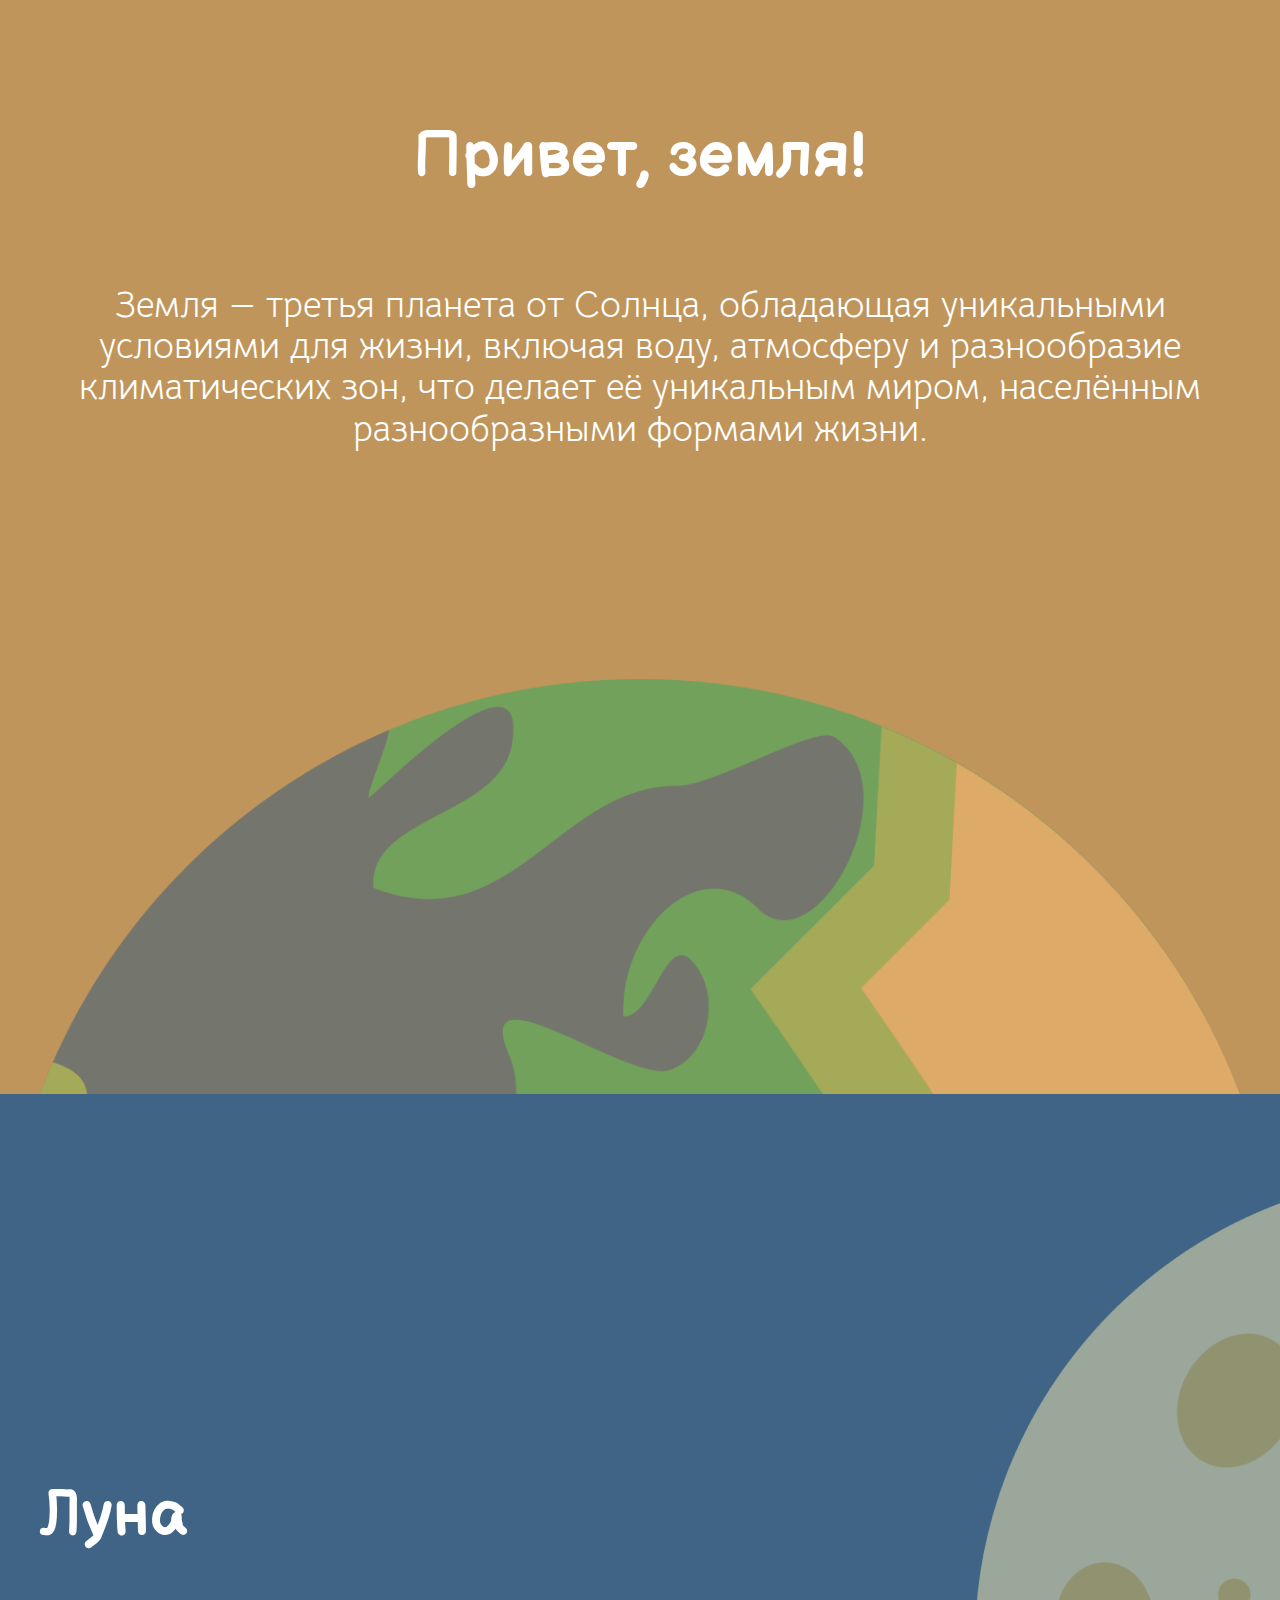
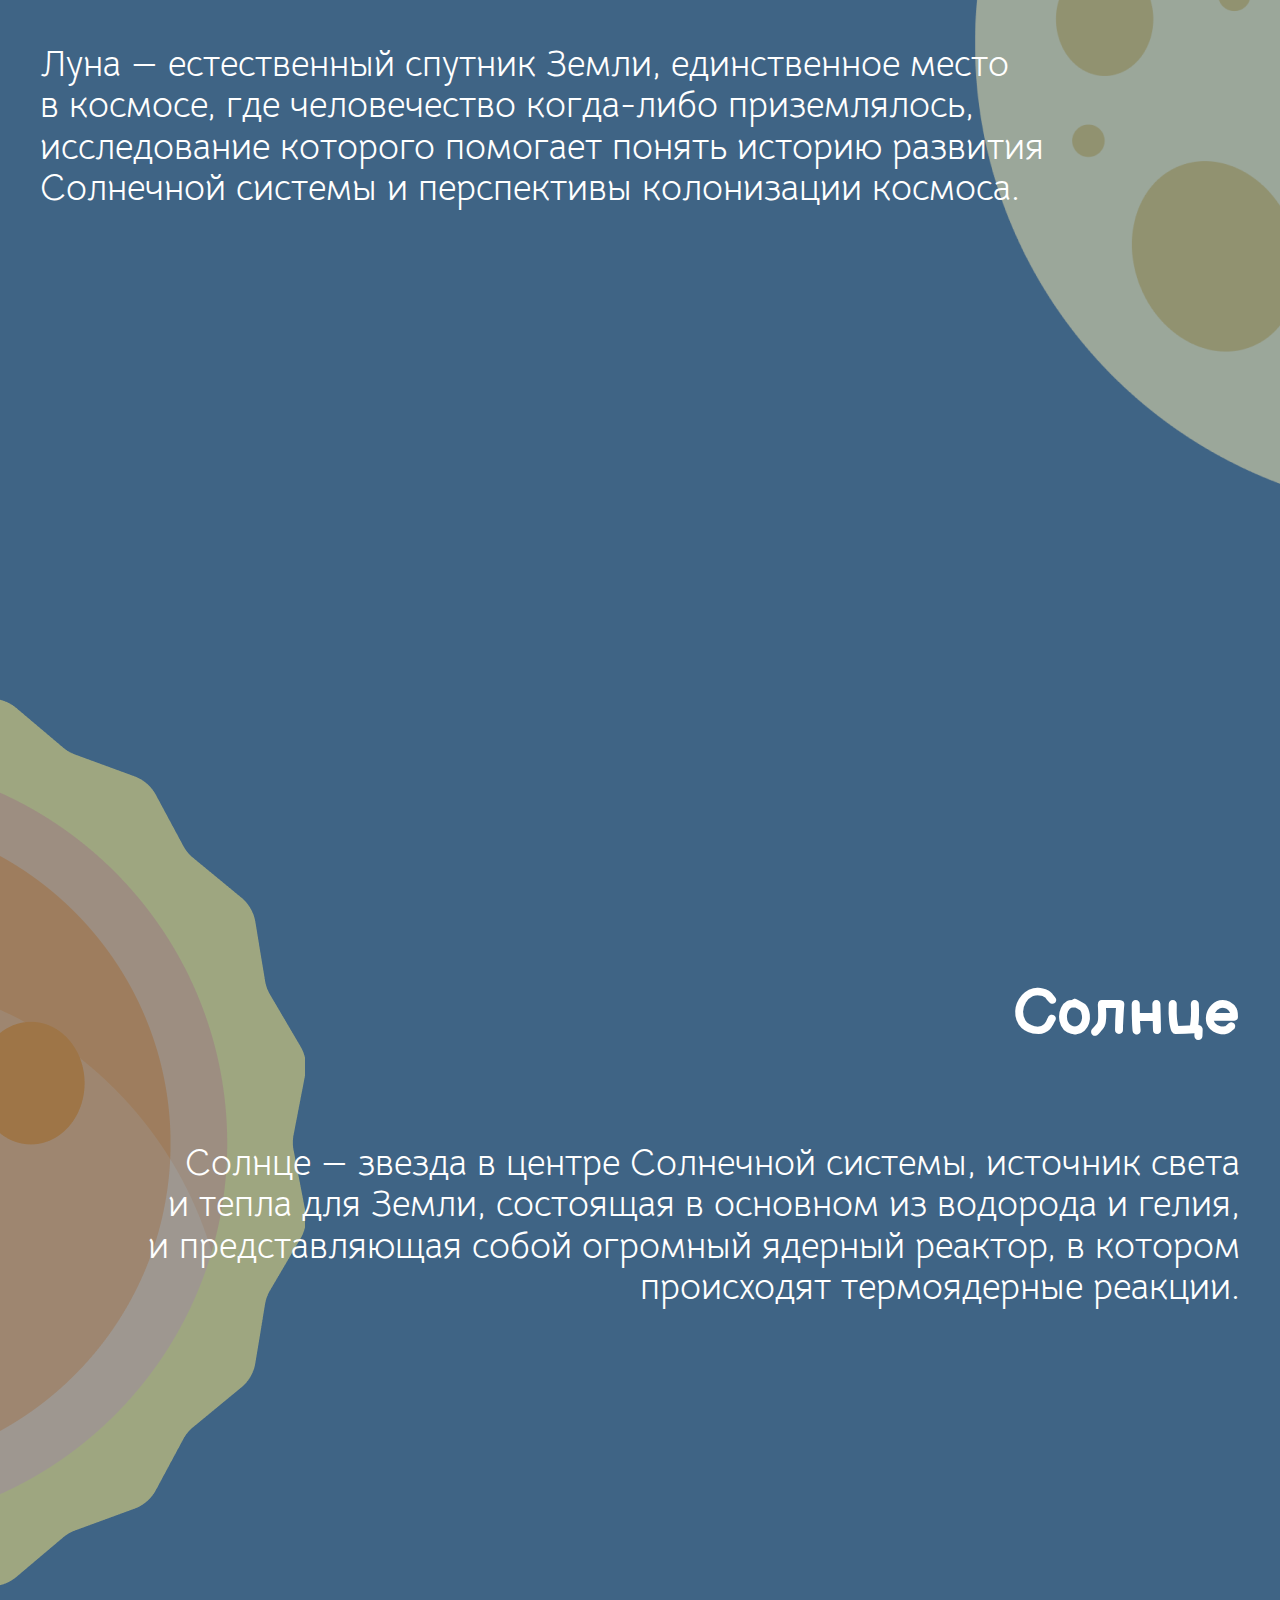
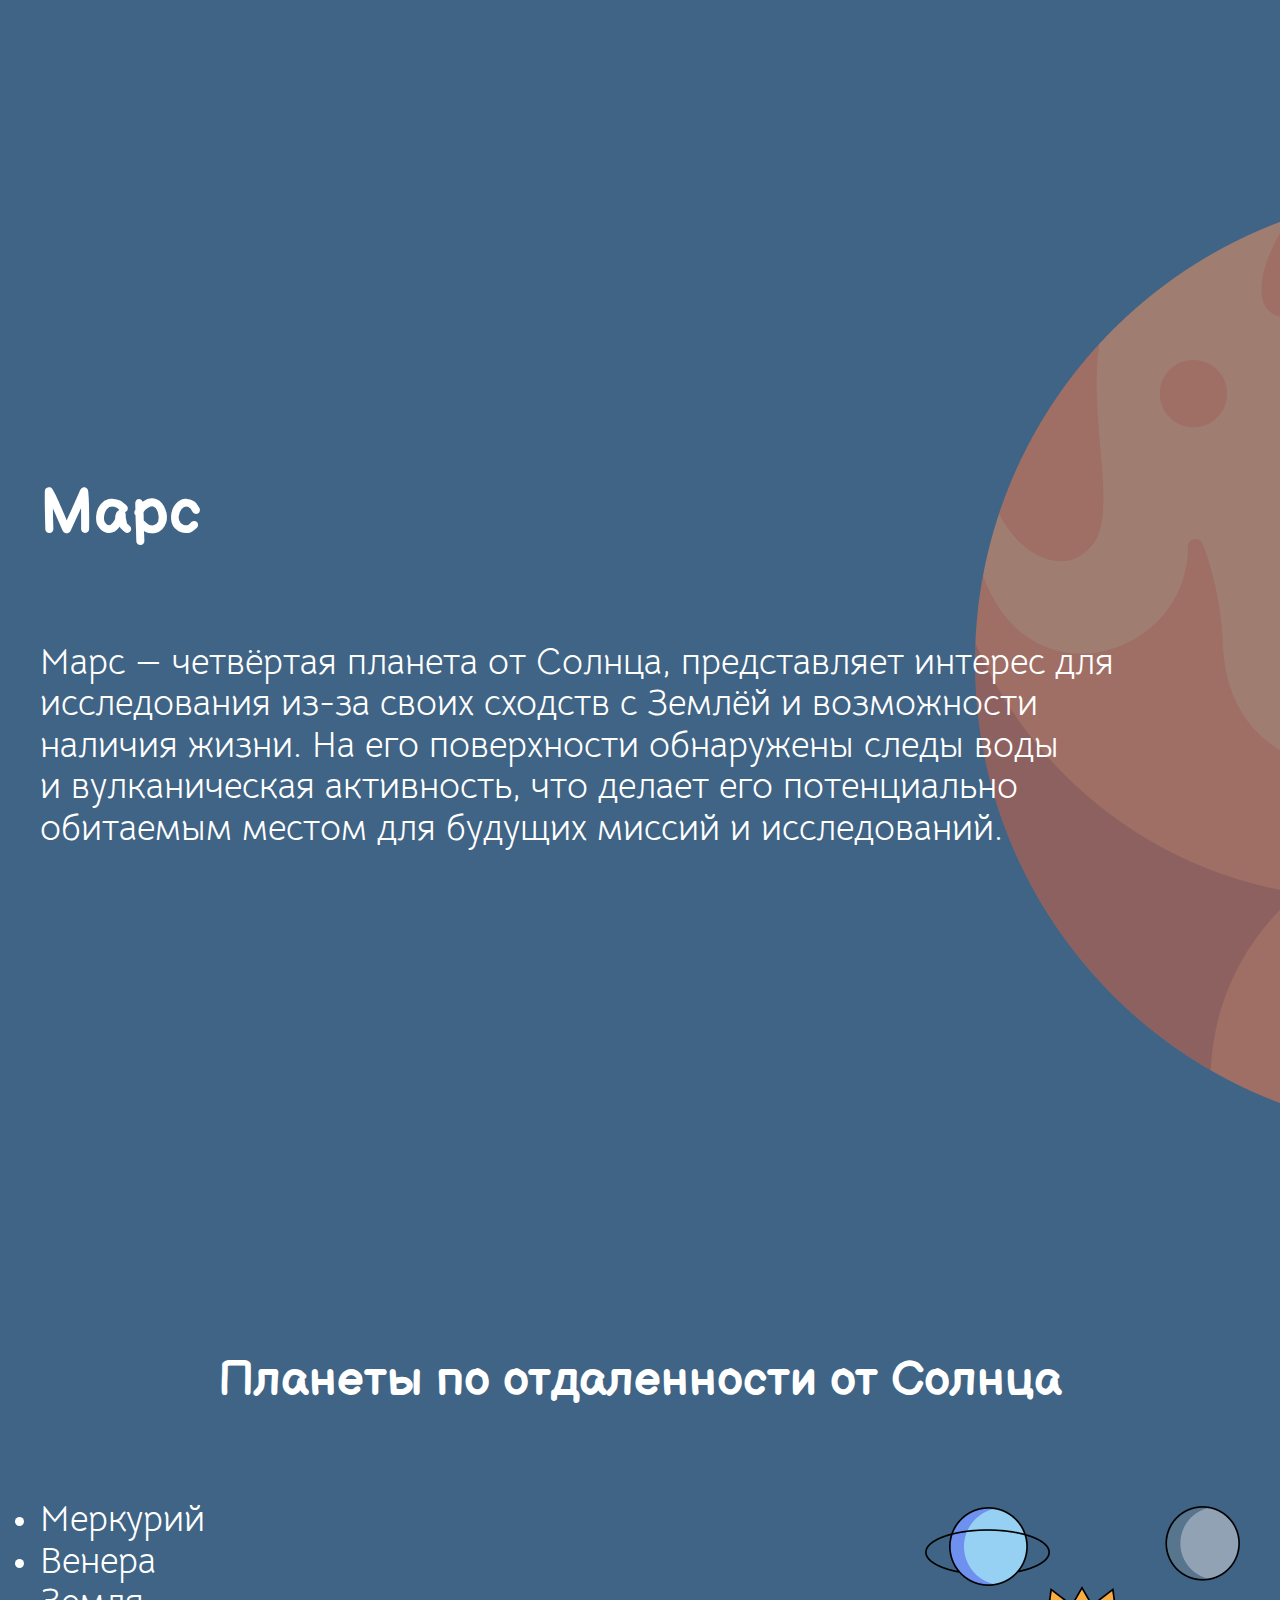
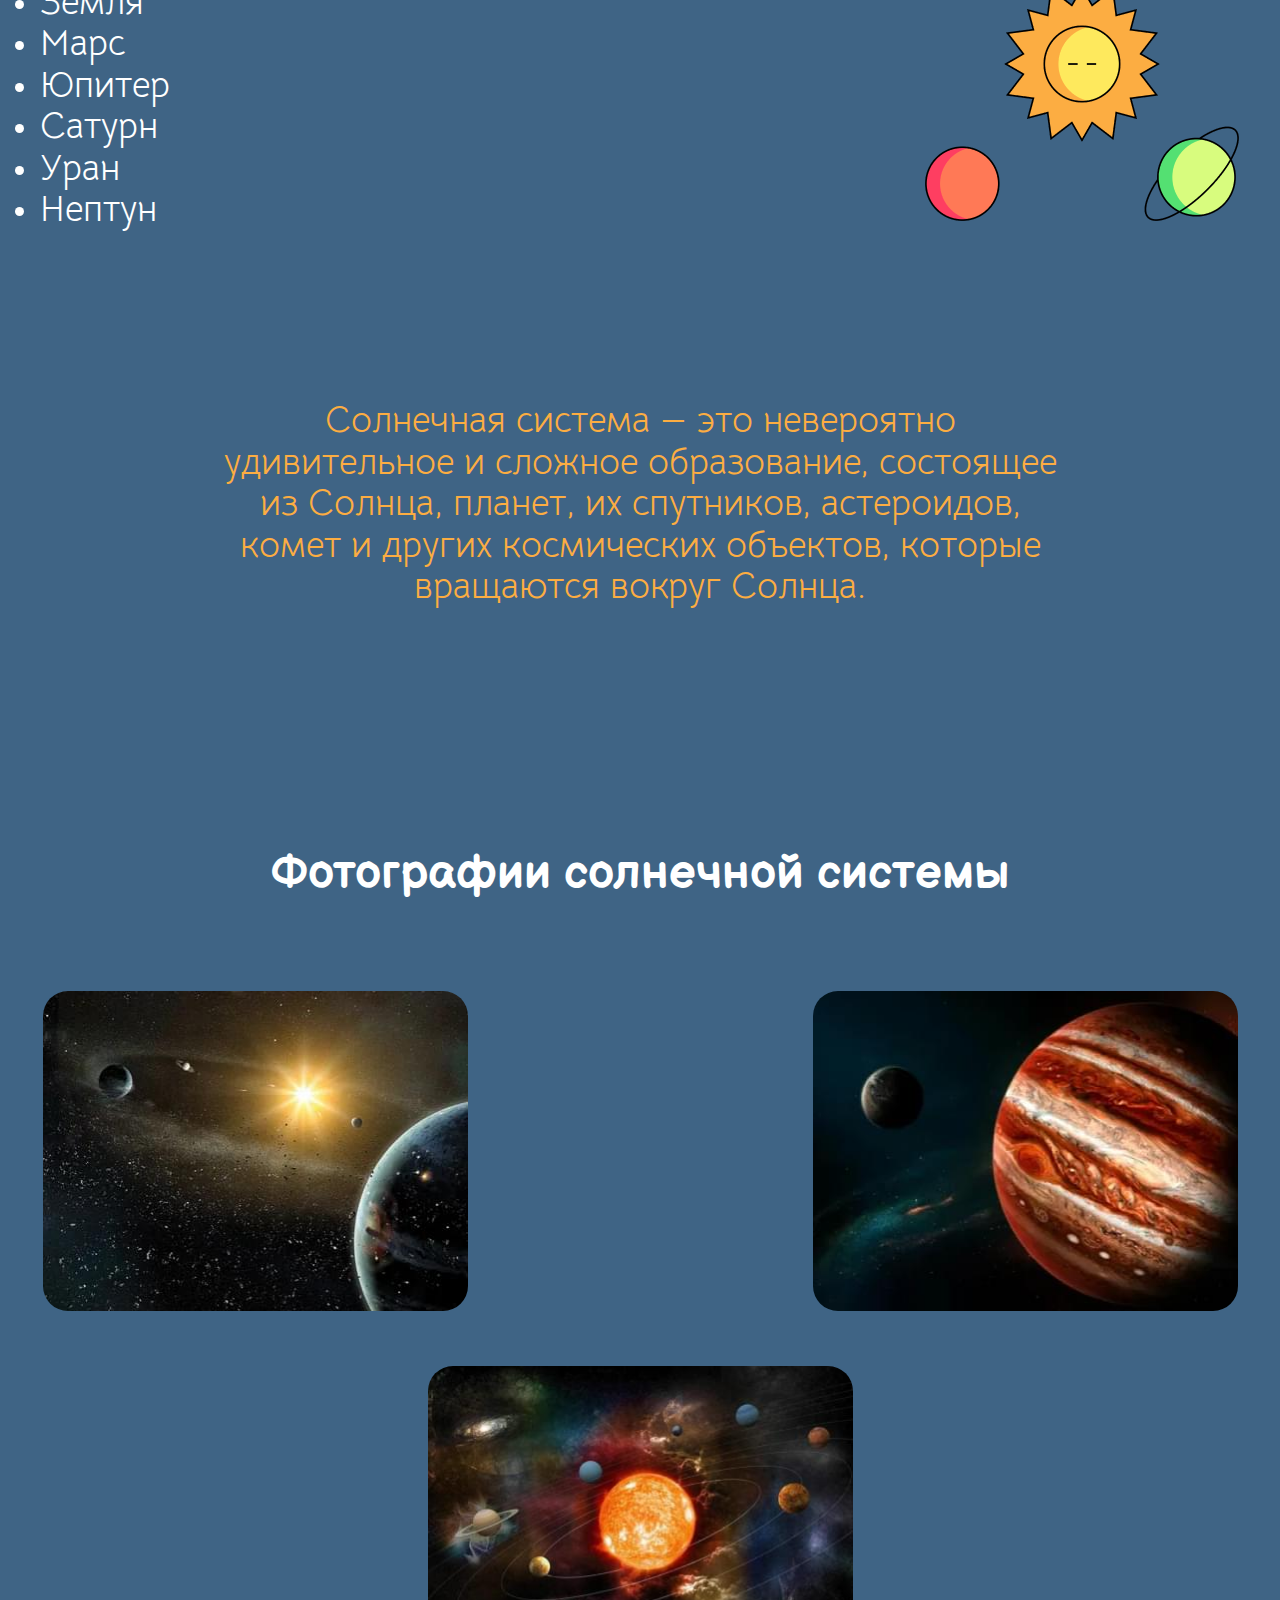
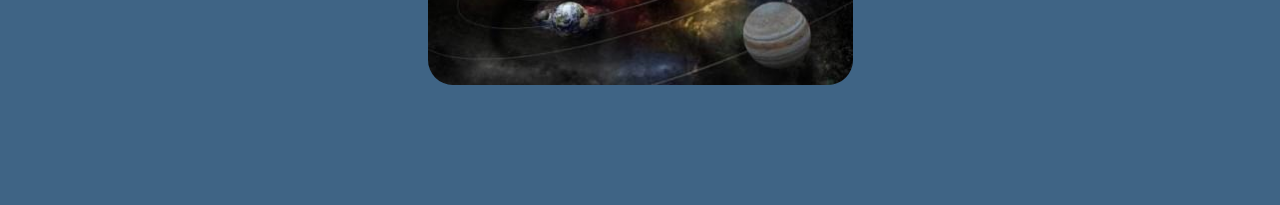
==== index.html @ d4304548 "Update 2024-03-16T19:23:05.825Z" ====
<!DOCTYPE html><html lang="ru"><head><meta charset="UTF-8"><meta name="viewport" content="width=device-width,initial-scale=1"><link type="image/png" href="favicon/favicon.svg" rel="shortcut icon"><meta http-equiv="X-UA-Compatible" content="ie=edge"><meta name="theme-color" content="#111111"><title>Звёздный тайм</title><link href="css/styles.min.css" rel="stylesheet"></head><body><div class="site-container"><main class="main"><section class="hero"><div class="container"><h1 class="hero__title title">Привет, земля!</h1><p class="hero__text">Земля — третья планета от Солнца, обладающая уникальными условиями для жизни, включая воду, атмосферу и разнообразие климатических зон, что делает её уникальным миром, населённым разнообразными формами жизни.</p></div></section><section class="moon section"><div class="container"><h2 class="moon__title title">Луна</h2><p class="moon__text">Луна — естественный спутник Земли, единственное место в космосе, где человечество когда-либо приземлялось, исследование которого помогает понять историю развития Солнечной системы и перспективы колонизации космоса.</p></div></section><section class="sun section"><div class="container"><h2 class="sun__title title title--right">Солнце</h2><p class="sun__text text text--right">Солнце — звезда в центре Солнечной системы, источник света и тепла для Земли, состоящая в основном из водорода и гелия, и представляющая собой огромный ядерный реактор, в котором происходят термоядерные реакции.</p></div></section><section class="mars section"><div class="container"><h2 class="mars__title title">Марс</h2><p class="mars__text">Марс — четвёртая планета от Солнца, представляет интерес для исследования из-за своих сходств с Землёй и возможности наличия жизни. На его поверхности обнаружены следы воды и вулканическая активность, что делает его потенциально обитаемым местом для будущих миссий и исследований.</p></div></section><section class="distance section section--small-padding"><div class="container"><h2 class="distance__title title">Планеты по отдаленности от Солнца</h2><div class="distance__wrap"><ul class="distance__list list-reset"><li class="distance__list-item">Меркурий</li><li class="distance__list-item">Венера</li><li class="distance__list-item">Земля</li><li class="distance__list-item">Марс</li><li class="distance__list-item">Юпитер</li><li class="distance__list-item">Сатурн</li><li class="distance__list-item">Уран</li><li class="distance__list-item">Нептун</li></ul><img class="distance__img" src="img/distance/distance-img.png" alt="Планеты"></div><p class="distance__text text">Солнечная система — это невероятно удивительное и сложное образование, состоящее из Солнца, планет, их спутников, астероидов, комет и других космических объектов, которые вращаются вокруг Солнца.</p></div></section><section class="photos section--small-padding"><div class="container"><h2 class="photos__title title">Фотографии солнечной системы</h2><div class="photos__wrap"><img class="photos__img" src="img/photos/photos-img-1.jpg" alt="Солнечная система"> <img class="photos__img" src="img/photos/photos-img-2.jpg" alt="Солнечная система"> <img class="photos__img" src="img/photos/photos-img-3.jpg" alt="Солнечная система"></div></div></section></main><footer class="footer"><div class="container"></div></footer></div><script src="js/scripts.min.js"></script></body></html>
---- css/styles.min.css ----
/*! normalize.css v8.0.1 | MIT License | github.com/necolas/normalize.css */html{line-height:1.15;-webkit-text-size-adjust:100%}details,main{display:block}h1{font-size:2em;margin:.67em 0}hr{-webkit-box-sizing:content-box;box-sizing:content-box;height:0;overflow:visible}code,kbd,pre,samp{font-family:monospace,monospace;font-size:1em}a{background-color:transparent}abbr[title]{border-bottom:none;text-decoration:underline;-webkit-text-decoration:underline dotted;text-decoration:underline dotted}b,strong{font-weight:bolder}small{font-size:80%}sub,sup{font-size:75%;line-height:0;position:relative;vertical-align:baseline}sub{bottom:-.25em}sup{top:-.5em}img{border-style:none;max-width:100%;-o-object-fit:cover;object-fit:cover}button,input,optgroup,select,textarea{font-family:inherit;font-size:100%;line-height:1.15;margin:0}button,input{overflow:visible}button,select{text-transform:none}[type=button],[type=reset],[type=submit],button{-webkit-appearance:button}[type=button]::-moz-focus-inner,[type=reset]::-moz-focus-inner,[type=submit]::-moz-focus-inner,button::-moz-focus-inner{border-style:none;padding:0}[type=button]:-moz-focusring,[type=reset]:-moz-focusring,[type=submit]:-moz-focusring,button:-moz-focusring{outline:ButtonText dotted 1px}fieldset{padding:.35em .75em .625em}legend{-webkit-box-sizing:border-box;box-sizing:border-box;color:inherit;display:table;max-width:100%;padding:0;white-space:normal}progress{vertical-align:baseline}textarea{overflow:auto}[type=checkbox],[type=radio]{-webkit-box-sizing:border-box;box-sizing:border-box;padding:0}[type=number]::-webkit-inner-spin-button,[type=number]::-webkit-outer-spin-button{height:auto}[type=search]{-webkit-appearance:textfield;outline-offset:-2px}[type=search]::-webkit-search-decoration{-webkit-appearance:none}::-webkit-file-upload-button{-webkit-appearance:button;font:inherit}summary{display:list-item}[hidden],template{display:none}:root{--dark-color:#000;--light-color:#fff;--bg-color:#3f6485;--accent-color:#9fd4ff;--asparagus-color:#72a25d;--twine-color:#c0955b;--yellow-orange:#fcad42}@font-face{src:url(../fonts/bellota-text-regular.woff2) format("woff2");font-family:bellota;font-weight:400;font-style:normal;font-display:swap}@font-face{src:url(../fonts/balsamiq-sans-bold.woff2) format("woff2");font-family:balsamiq;font-weight:700;font-style:normal;font-display:swap}html{height:100%;-webkit-box-sizing:border-box;box-sizing:border-box;scroll-behavior:smooth}*,::after,::before{-webkit-box-sizing:inherit;box-sizing:inherit}body{font-size:calc(18px + 18 * (100vw - 320px)/ 910);margin:0;height:100%;font-family:bellota,sans-serif;font-weight:400;color:var(--light-color);background-color:var(--bg-color)}body.lock{overflow:hidden}.site-container{display:-webkit-box;display:-ms-flexbox;display:flex;-webkit-box-orient:vertical;-webkit-box-direction:normal;-ms-flex-direction:column;flex-direction:column;overflow:hidden;min-height:100%}.main{-webkit-box-flex:1;-ms-flex:1 1 auto;flex:1 1 auto}.container{margin:0 auto;padding:0 15px;max-width:1230px}.link-reset{text-decoration:none;color:inherit}.list-reset{list-style:none;margin:0;padding:0}.btn-reset{border:none;padding:0;color:inherit;background-color:transparent;cursor:pointer}.is-hidden{display:none}.error{border:2px solid #f06464}.js-focus-visible :focus:not(.focus-visible){outline:0}.section{padding:385px 0}.section--small-padding{padding:120px 0}.title{font-size:calc(32px + 32 * (100vw - 320px)/ 910);margin:0 0 90px;font-family:balsamiq,sans-serif;font-weight:700}.title--right{text-align:end}.text{margin:0}.text--right{margin-left:auto;text-align:end}.hero{padding:120px 0 645px;background-image:url(../img/hero/hero-bg.png);background-position:bottom;background-size:1200px;background-repeat:no-repeat;background-color:var(--twine-color)}.hero__title{text-align:center}.hero__text{margin:0;text-align:center}.moon{background-image:url(../img/moon/moon-bg.png);background-position:right;background-repeat:no-repeat}.moon__text{margin:0;max-width:1130px}.sun{background-image:url(../img/sun/sun-bg.png);background-position:left;background-repeat:no-repeat}.sun__text{max-width:1130px}.mars{background-image:url(../img/mars/mars-bg.png);background-position:right;background-repeat:no-repeat}.mars__text{margin:0;max-width:1130px}.distance__title{font-size:calc(24px + 24 * (100vw - 320px)/ 910);text-align:center}.distance__wrap{display:-webkit-box;display:-ms-flexbox;display:flex;-webkit-box-align:center;-ms-flex-align:center;align-items:center;-webkit-box-pack:justify;-ms-flex-pack:justify;justify-content:space-between;margin-bottom:170px}.distance__list{list-style-type:disc}.distance__list-item::marker{font-size:28px}.distance__img{width:315px;height:auto}.distance__text{margin:0 auto;max-width:860px;text-align:center;color:var(--yellow-orange)}.photos__title{font-size:calc(24px + 24 * (100vw - 320px)/ 910);text-align:center}.photos__wrap{display:-webkit-box;display:-ms-flexbox;display:flex;-webkit-column-gap:345px;-moz-column-gap:345px;column-gap:345px;-ms-flex-wrap:wrap;flex-wrap:wrap;-webkit-box-align:center;-ms-flex-align:center;align-items:center;-webkit-box-pack:center;-ms-flex-pack:center;justify-content:center;row-gap:55px}.photos__img{border-radius:25px;width:425px;height:auto}@media (min-width:1200px){body{font-size:36px}.title{font-size:64px}.distance__title,.photos__title{font-size:48px}}
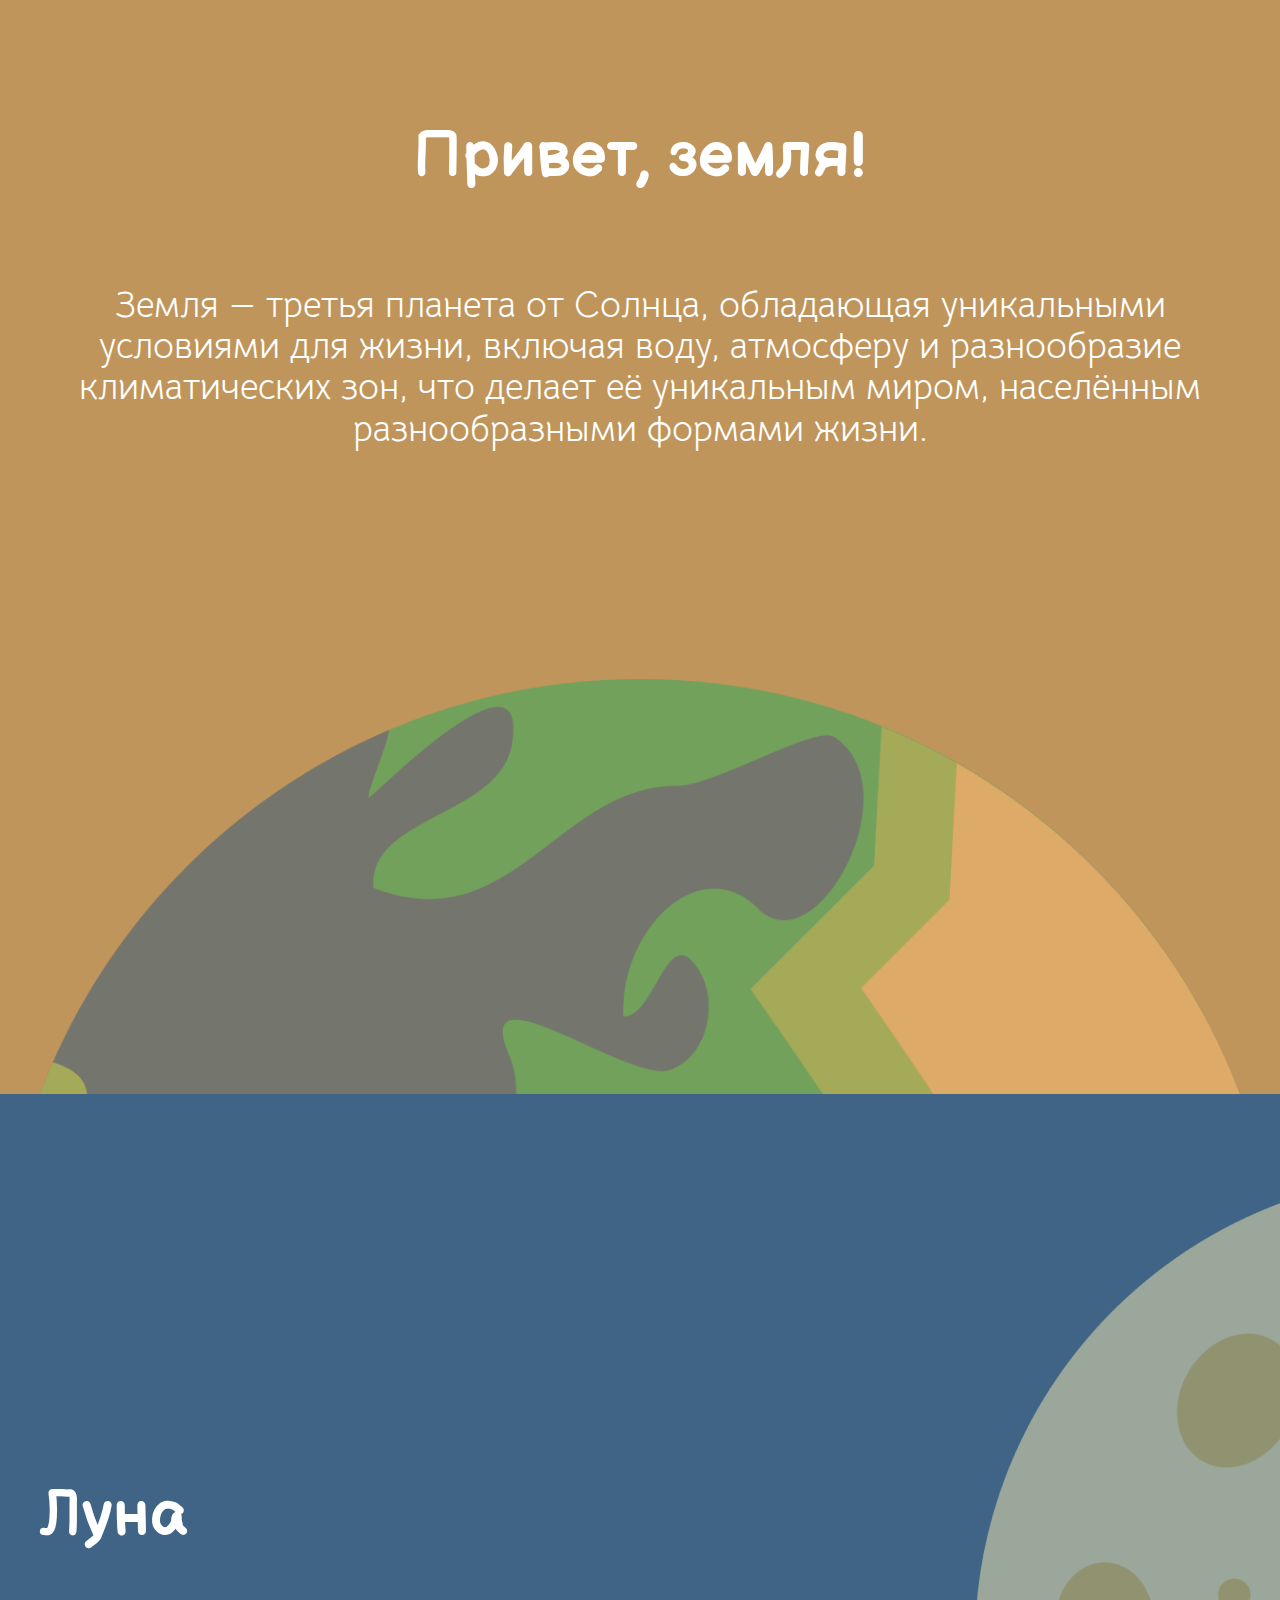
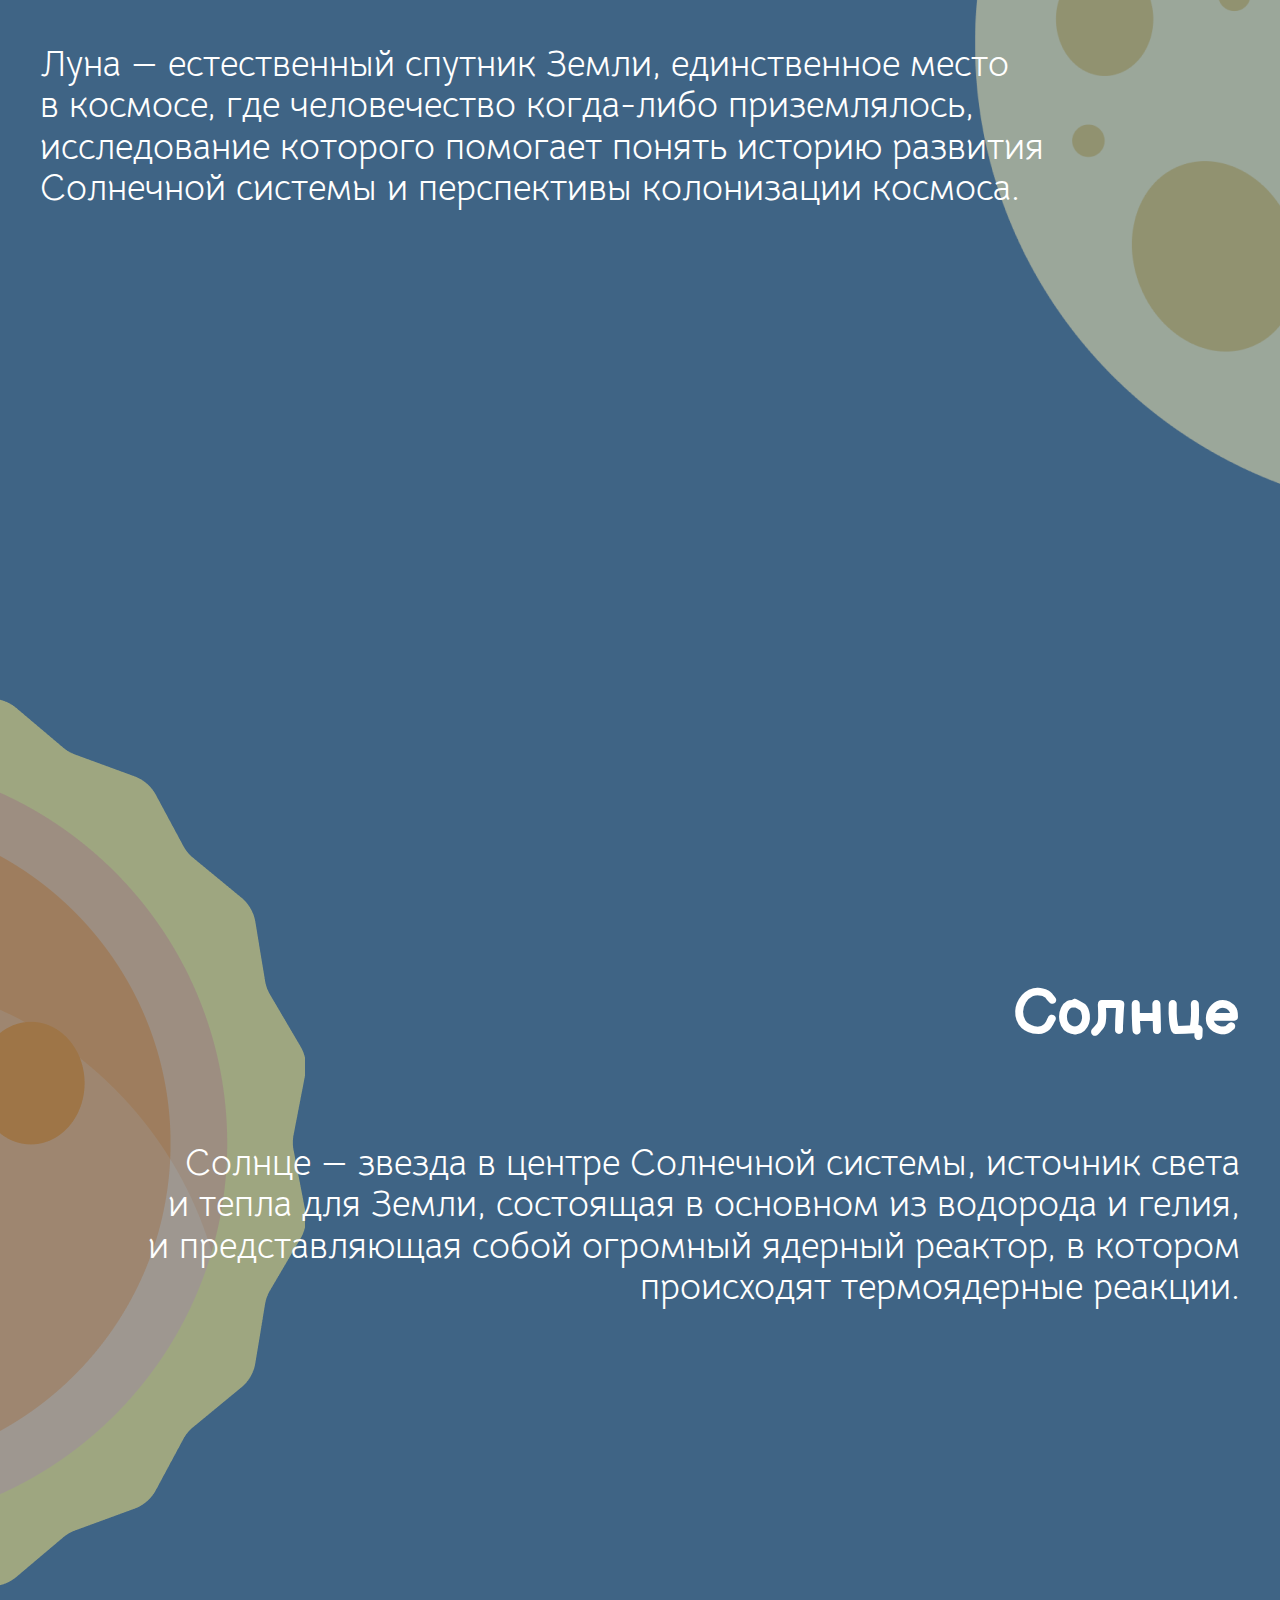
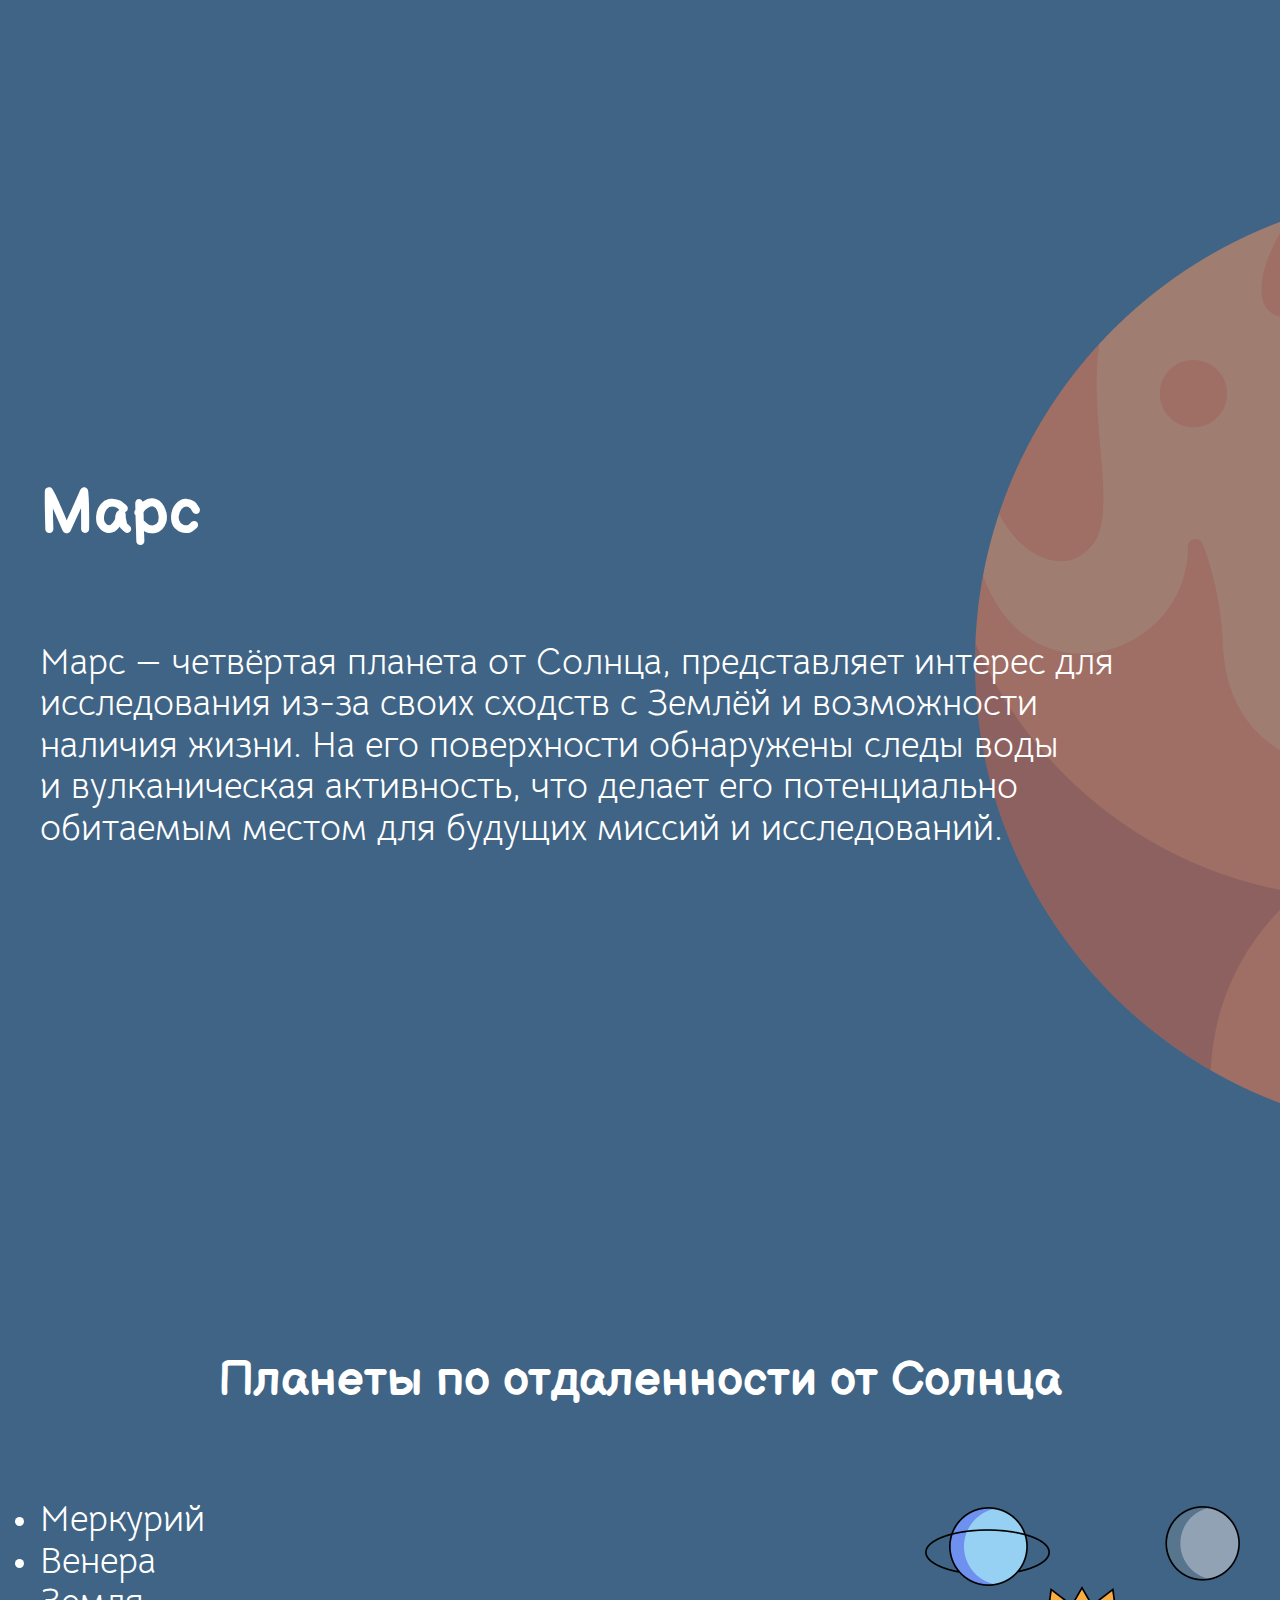
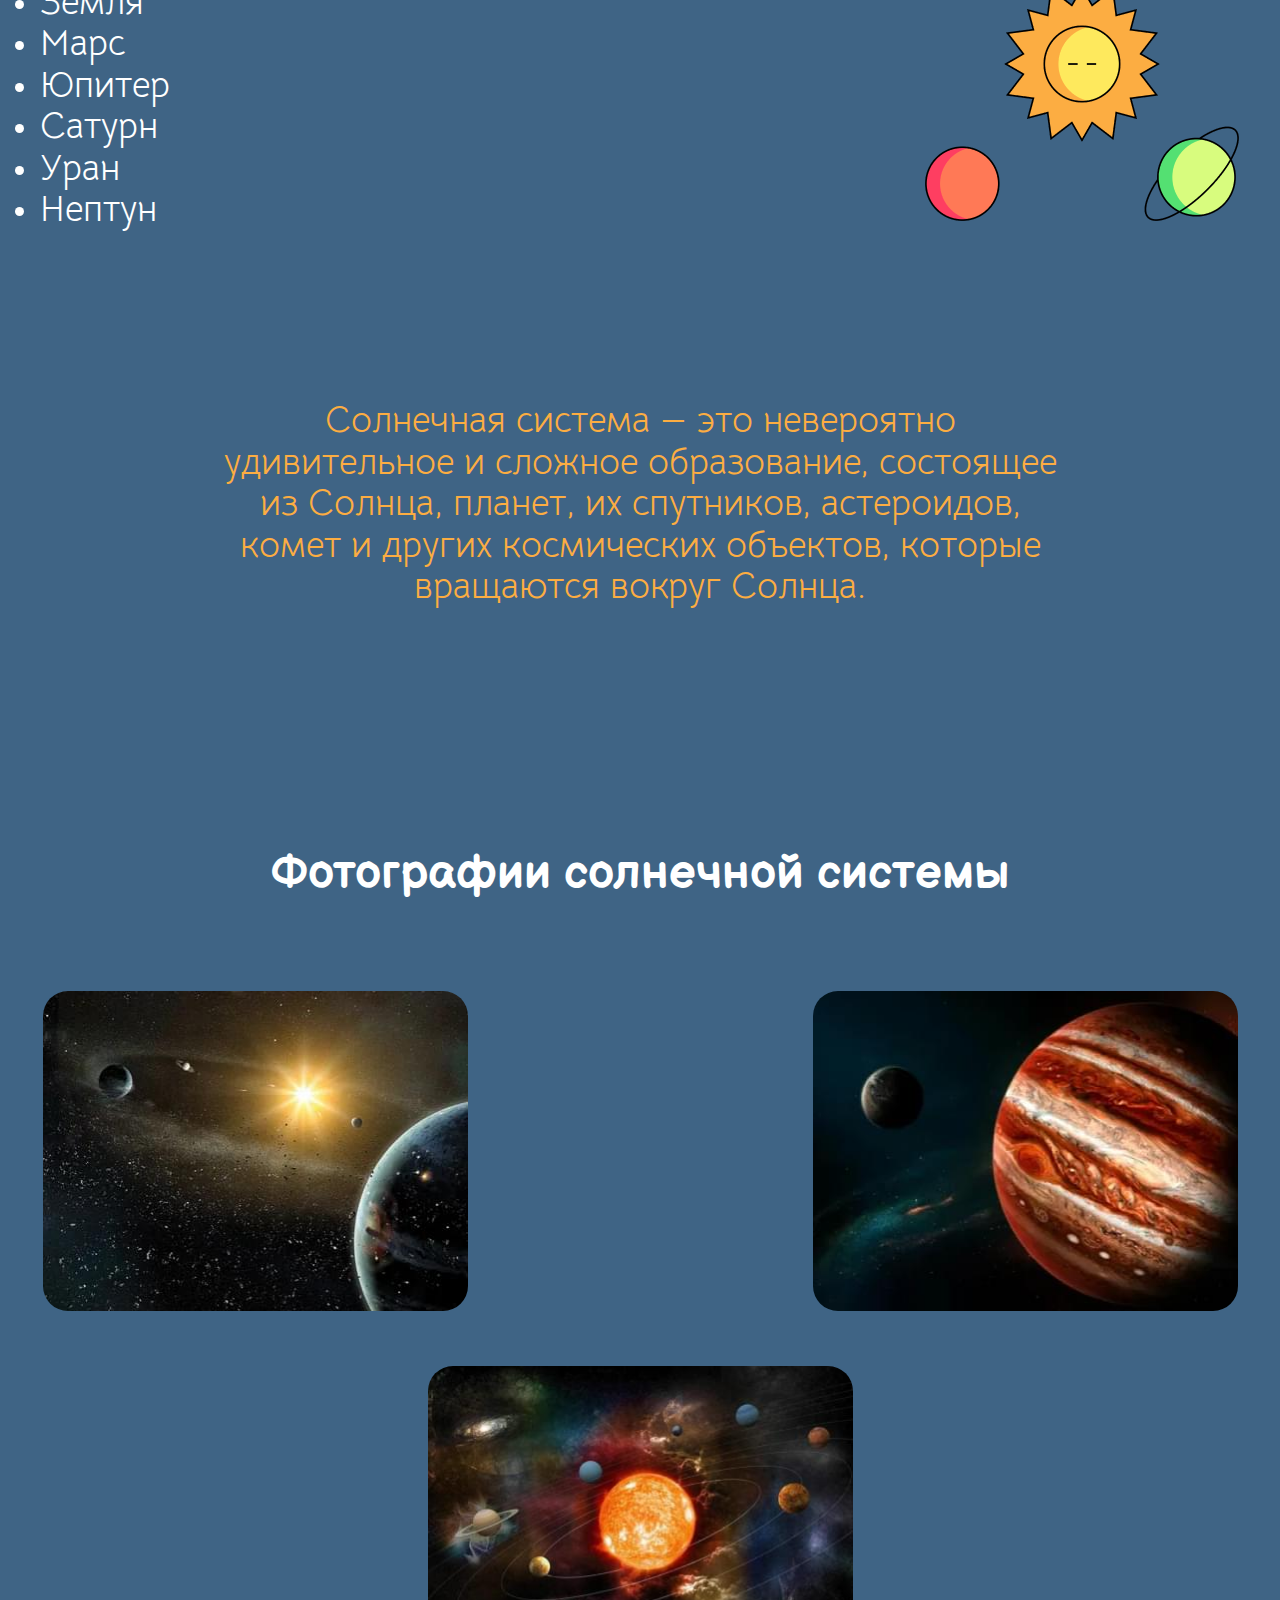
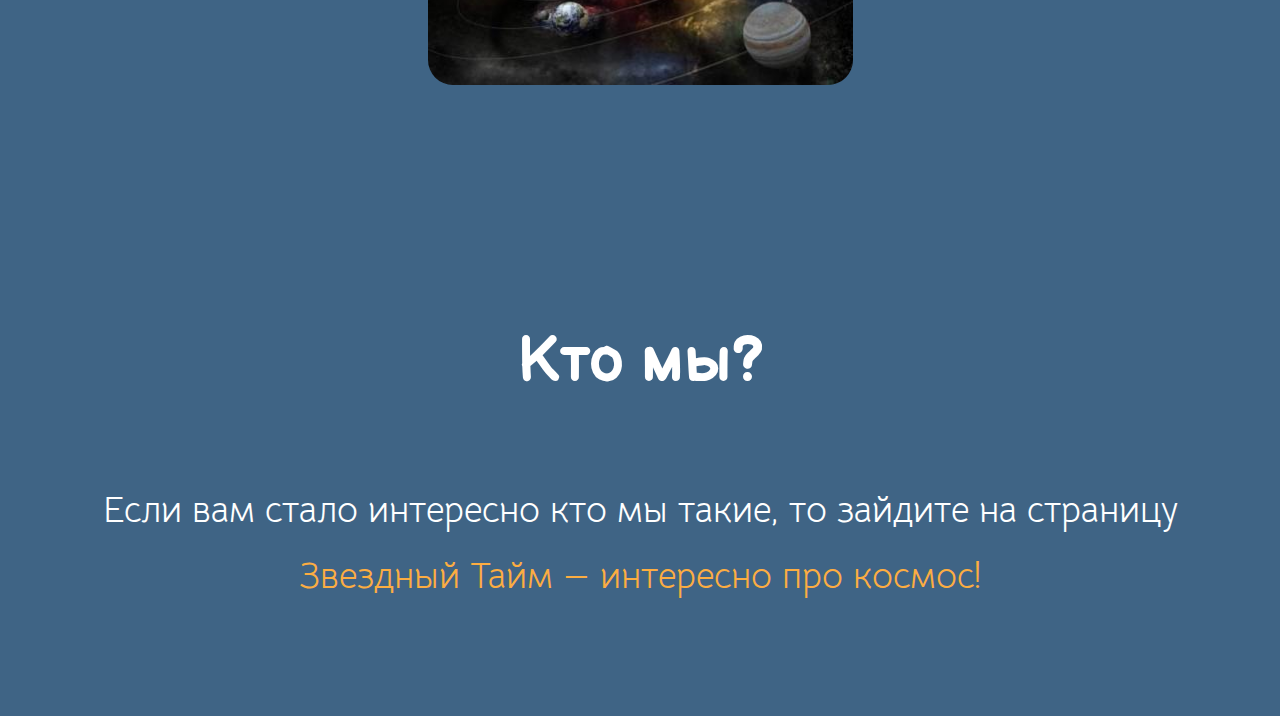
==== commit e38cd626: "Update 2024-03-17T09:36:42.450Z" ====
--- a/index.html
+++ b/index.html
@@ -1 +1 @@
-<!DOCTYPE html><html lang="ru"><head><meta charset="UTF-8"><meta name="viewport" content="width=device-width,initial-scale=1"><link type="image/png" href="favicon/favicon.svg" rel="shortcut icon"><meta http-equiv="X-UA-Compatible" content="ie=edge"><meta name="theme-color" content="#111111"><title>Звёздный тайм</title><link href="css/styles.min.css" rel="stylesheet"></head><body><div class="site-container"><main class="main"><section class="hero"><div class="container"><h1 class="hero__title title">Привет, земля!</h1><p class="hero__text">Земля — третья планета от Солнца, обладающая уникальными условиями для жизни, включая воду, атмосферу и разнообразие климатических зон, что делает её уникальным миром, населённым разнообразными формами жизни.</p></div></section><section class="moon section"><div class="container"><h2 class="moon__title title">Луна</h2><p class="moon__text">Луна — естественный спутник Земли, единственное место в космосе, где человечество когда-либо приземлялось, исследование которого помогает понять историю развития Солнечной системы и перспективы колонизации космоса.</p></div></section><section class="sun section"><div class="container"><h2 class="sun__title title title--right">Солнце</h2><p class="sun__text text text--right">Солнце — звезда в центре Солнечной системы, источник света и тепла для Земли, состоящая в основном из водорода и гелия, и представляющая собой огромный ядерный реактор, в котором происходят термоядерные реакции.</p></div></section><section class="mars section"><div class="container"><h2 class="mars__title title">Марс</h2><p class="mars__text">Марс — четвёртая планета от Солнца, представляет интерес для исследования из-за своих сходств с Землёй и возможности наличия жизни. На его поверхности обнаружены следы воды и вулканическая активность, что делает его потенциально обитаемым местом для будущих миссий и исследований.</p></div></section><section class="distance section section--small-padding"><div class="container"><h2 class="distance__title title">Планеты по отдаленности от Солнца</h2><div class="distance__wrap"><ul class="distance__list list-reset"><li class="distance__list-item">Меркурий</li><li class="distance__list-item">Венера</li><li class="distance__list-item">Земля</li><li class="distance__list-item">Марс</li><li class="distance__list-item">Юпитер</li><li class="distance__list-item">Сатурн</li><li class="distance__list-item">Уран</li><li class="distance__list-item">Нептун</li></ul><img class="distance__img" src="img/distance/distance-img.png" alt="Планеты"></div><p class="distance__text text">Солнечная система — это невероятно удивительное и сложное образование, состоящее из Солнца, планет, их спутников, астероидов, комет и других космических объектов, которые вращаются вокруг Солнца.</p></div></section><section class="photos section--small-padding"><div class="container"><h2 class="photos__title title">Фотографии солнечной системы</h2><div class="photos__wrap"><img class="photos__img" src="img/photos/photos-img-1.jpg" alt="Солнечная система"> <img class="photos__img" src="img/photos/photos-img-2.jpg" alt="Солнечная система"> <img class="photos__img" src="img/photos/photos-img-3.jpg" alt="Солнечная система"></div></div></section></main><footer class="footer"><div class="container"></div></footer></div><script src="js/scripts.min.js"></script></body></html>+<!DOCTYPE html><html lang="ru"><head><meta charset="UTF-8"><meta name="viewport" content="width=device-width,initial-scale=1"><link type="image/png" href="favicon/favicon.svg" rel="shortcut icon"><meta http-equiv="X-UA-Compatible" content="ie=edge"><meta name="theme-color" content="#111111"><title>Звёздный тайм</title><link href="css/styles.min.css" rel="stylesheet"></head><body><div class="site-container"><main class="main"><section class="hero"><div class="container"><h1 class="hero__title title">Привет, земля!</h1><p class="hero__text">Земля — третья планета от Солнца, обладающая уникальными условиями для жизни, включая воду, атмосферу и разнообразие климатических зон, что делает её уникальным миром, населённым разнообразными формами жизни.</p></div></section><section class="moon section"><div class="container"><h2 class="moon__title title">Луна</h2><p class="moon__text">Луна — естественный спутник Земли, единственное место в космосе, где человечество когда-либо приземлялось, исследование которого помогает понять историю развития Солнечной системы и перспективы колонизации космоса.</p></div></section><section class="sun section"><div class="container"><h2 class="sun__title title title--right">Солнце</h2><p class="sun__text text text--right">Солнце — звезда в центре Солнечной системы, источник света и тепла для Земли, состоящая в основном из водорода и гелия, и представляющая собой огромный ядерный реактор, в котором происходят термоядерные реакции.</p></div></section><section class="mars section"><div class="container"><h2 class="mars__title title">Марс</h2><p class="mars__text">Марс — четвёртая планета от Солнца, представляет интерес для исследования из-за своих сходств с Землёй и возможности наличия жизни. На его поверхности обнаружены следы воды и вулканическая активность, что делает его потенциально обитаемым местом для будущих миссий и исследований.</p></div></section><section class="distance section section--small-padding"><div class="container"><h2 class="distance__title title">Планеты по отдаленности от Солнца</h2><div class="distance__wrap"><ul class="distance__list list-reset"><li class="distance__list-item">Меркурий</li><li class="distance__list-item">Венера</li><li class="distance__list-item">Земля</li><li class="distance__list-item">Марс</li><li class="distance__list-item">Юпитер</li><li class="distance__list-item">Сатурн</li><li class="distance__list-item">Уран</li><li class="distance__list-item">Нептун</li></ul><img class="distance__img" src="img/distance/distance-img.png" alt="Планеты"></div><p class="distance__text text">Солнечная система — это невероятно удивительное и сложное образование, состоящее из Солнца, планет, их спутников, астероидов, комет и других космических объектов, которые вращаются вокруг Солнца.</p></div></section><section class="photos section--small-padding"><div class="container"><h2 class="photos__title title">Фотографии солнечной системы</h2><div class="photos__wrap"><img class="photos__img" src="img/photos/photos-img-1.jpg" alt="Солнечная система"> <img class="photos__img" src="img/photos/photos-img-2.jpg" alt="Солнечная система"> <img class="photos__img" src="img/photos/photos-img-3.jpg" alt="Солнечная система"></div></div></section><section class="info section--small-padding"><div class="container"><h2 class="info__title title">Кто мы?</h2><p class="info__text text">Если вам стало интересно кто мы такие, то зайдите на страницу</p><a class="info__link link-reset" href="#/">Звездный Тайм — интересно про космос!</a></div></section></main><footer class="footer"><div class="container"></div></footer></div><script src="js/scripts.min.js"></script></body></html>--- a/css/styles.min.css
+++ b/css/styles.min.css
@@ -1 +1 @@
-/*! normalize.css v8.0.1 | MIT License | github.com/necolas/normalize.css */html{line-height:1.15;-webkit-text-size-adjust:100%}details,main{display:block}h1{font-size:2em;margin:.67em 0}hr{-webkit-box-sizing:content-box;box-sizing:content-box;height:0;overflow:visible}code,kbd,pre,samp{font-family:monospace,monospace;font-size:1em}a{background-color:transparent}abbr[title]{border-bottom:none;text-decoration:underline;-webkit-text-decoration:underline dotted;text-decoration:underline dotted}b,strong{font-weight:bolder}small{font-size:80%}sub,sup{font-size:75%;line-height:0;position:relative;vertical-align:baseline}sub{bottom:-.25em}sup{top:-.5em}img{border-style:none;max-width:100%;-o-object-fit:cover;object-fit:cover}button,input,optgroup,select,textarea{font-family:inherit;font-size:100%;line-height:1.15;margin:0}button,input{overflow:visible}button,select{text-transform:none}[type=button],[type=reset],[type=submit],button{-webkit-appearance:button}[type=button]::-moz-focus-inner,[type=reset]::-moz-focus-inner,[type=submit]::-moz-focus-inner,button::-moz-focus-inner{border-style:none;padding:0}[type=button]:-moz-focusring,[type=reset]:-moz-focusring,[type=submit]:-moz-focusring,button:-moz-focusring{outline:ButtonText dotted 1px}fieldset{padding:.35em .75em .625em}legend{-webkit-box-sizing:border-box;box-sizing:border-box;color:inherit;display:table;max-width:100%;padding:0;white-space:normal}progress{vertical-align:baseline}textarea{overflow:auto}[type=checkbox],[type=radio]{-webkit-box-sizing:border-box;box-sizing:border-box;padding:0}[type=number]::-webkit-inner-spin-button,[type=number]::-webkit-outer-spin-button{height:auto}[type=search]{-webkit-appearance:textfield;outline-offset:-2px}[type=search]::-webkit-search-decoration{-webkit-appearance:none}::-webkit-file-upload-button{-webkit-appearance:button;font:inherit}summary{display:list-item}[hidden],template{display:none}:root{--dark-color:#000;--light-color:#fff;--bg-color:#3f6485;--accent-color:#9fd4ff;--asparagus-color:#72a25d;--twine-color:#c0955b;--yellow-orange:#fcad42}@font-face{src:url(../fonts/bellota-text-regular.woff2) format("woff2");font-family:bellota;font-weight:400;font-style:normal;font-display:swap}@font-face{src:url(../fonts/balsamiq-sans-bold.woff2) format("woff2");font-family:balsamiq;font-weight:700;font-style:normal;font-display:swap}html{height:100%;-webkit-box-sizing:border-box;box-sizing:border-box;scroll-behavior:smooth}*,::after,::before{-webkit-box-sizing:inherit;box-sizing:inherit}body{font-size:calc(18px + 18 * (100vw - 320px)/ 910);margin:0;height:100%;font-family:bellota,sans-serif;font-weight:400;color:var(--light-color);background-color:var(--bg-color)}body.lock{overflow:hidden}.site-container{display:-webkit-box;display:-ms-flexbox;display:flex;-webkit-box-orient:vertical;-webkit-box-direction:normal;-ms-flex-direction:column;flex-direction:column;overflow:hidden;min-height:100%}.main{-webkit-box-flex:1;-ms-flex:1 1 auto;flex:1 1 auto}.container{margin:0 auto;padding:0 15px;max-width:1230px}.link-reset{text-decoration:none;color:inherit}.list-reset{list-style:none;margin:0;padding:0}.btn-reset{border:none;padding:0;color:inherit;background-color:transparent;cursor:pointer}.is-hidden{display:none}.error{border:2px solid #f06464}.js-focus-visible :focus:not(.focus-visible){outline:0}.section{padding:385px 0}.section--small-padding{padding:120px 0}.title{font-size:calc(32px + 32 * (100vw - 320px)/ 910);margin:0 0 90px;font-family:balsamiq,sans-serif;font-weight:700}.title--right{text-align:end}.text{margin:0}.text--right{margin-left:auto;text-align:end}.hero{padding:120px 0 645px;background-image:url(../img/hero/hero-bg.png);background-position:bottom;background-size:1200px;background-repeat:no-repeat;background-color:var(--twine-color)}.hero__title{text-align:center}.hero__text{margin:0;text-align:center}.moon{background-image:url(../img/moon/moon-bg.png);background-position:right;background-repeat:no-repeat}.moon__text{margin:0;max-width:1130px}.sun{background-image:url(../img/sun/sun-bg.png);background-position:left;background-repeat:no-repeat}.sun__text{max-width:1130px}.mars{background-image:url(../img/mars/mars-bg.png);background-position:right;background-repeat:no-repeat}.mars__text{margin:0;max-width:1130px}.distance__title{font-size:calc(24px + 24 * (100vw - 320px)/ 910);text-align:center}.distance__wrap{display:-webkit-box;display:-ms-flexbox;display:flex;-webkit-box-align:center;-ms-flex-align:center;align-items:center;-webkit-box-pack:justify;-ms-flex-pack:justify;justify-content:space-between;margin-bottom:170px}.distance__list{list-style-type:disc}.distance__list-item::marker{font-size:28px}.distance__img{width:315px;height:auto}.distance__text{margin:0 auto;max-width:860px;text-align:center;color:var(--yellow-orange)}.photos__title{font-size:calc(24px + 24 * (100vw - 320px)/ 910);text-align:center}.photos__wrap{display:-webkit-box;display:-ms-flexbox;display:flex;-webkit-column-gap:345px;-moz-column-gap:345px;column-gap:345px;-ms-flex-wrap:wrap;flex-wrap:wrap;-webkit-box-align:center;-ms-flex-align:center;align-items:center;-webkit-box-pack:center;-ms-flex-pack:center;justify-content:center;row-gap:55px}.photos__img{border-radius:25px;width:425px;height:auto}@media (min-width:1200px){body{font-size:36px}.title{font-size:64px}.distance__title,.photos__title{font-size:48px}}+/*! normalize.css v8.0.1 | MIT License | github.com/necolas/normalize.css */html{line-height:1.15;-webkit-text-size-adjust:100%}details,main{display:block}h1{font-size:2em;margin:.67em 0}hr{-webkit-box-sizing:content-box;box-sizing:content-box;height:0;overflow:visible}code,kbd,pre,samp{font-family:monospace,monospace;font-size:1em}a{background-color:transparent}abbr[title]{border-bottom:none;text-decoration:underline;-webkit-text-decoration:underline dotted;text-decoration:underline dotted}b,strong{font-weight:bolder}small{font-size:80%}sub,sup{font-size:75%;line-height:0;position:relative;vertical-align:baseline}sub{bottom:-.25em}sup{top:-.5em}img{border-style:none;max-width:100%;-o-object-fit:cover;object-fit:cover}button,input,optgroup,select,textarea{font-family:inherit;font-size:100%;line-height:1.15;margin:0}button,input{overflow:visible}button,select{text-transform:none}[type=button],[type=reset],[type=submit],button{-webkit-appearance:button}[type=button]::-moz-focus-inner,[type=reset]::-moz-focus-inner,[type=submit]::-moz-focus-inner,button::-moz-focus-inner{border-style:none;padding:0}[type=button]:-moz-focusring,[type=reset]:-moz-focusring,[type=submit]:-moz-focusring,button:-moz-focusring{outline:ButtonText dotted 1px}fieldset{padding:.35em .75em .625em}legend{-webkit-box-sizing:border-box;box-sizing:border-box;color:inherit;display:table;max-width:100%;padding:0;white-space:normal}progress{vertical-align:baseline}textarea{overflow:auto}[type=checkbox],[type=radio]{-webkit-box-sizing:border-box;box-sizing:border-box;padding:0}[type=number]::-webkit-inner-spin-button,[type=number]::-webkit-outer-spin-button{height:auto}[type=search]{-webkit-appearance:textfield;outline-offset:-2px}[type=search]::-webkit-search-decoration{-webkit-appearance:none}::-webkit-file-upload-button{-webkit-appearance:button;font:inherit}summary{display:list-item}[hidden],template{display:none}:root{--dark-color:#000;--light-color:#fff;--bg-color:#3f6485;--accent-color:#9fd4ff;--asparagus-color:#72a25d;--twine-color:#c0955b;--yellow-orange:#fcad42}@font-face{src:url(../fonts/bellota-text-regular.woff2) format("woff2");font-family:bellota;font-weight:400;font-style:normal;font-display:swap}@font-face{src:url(../fonts/balsamiq-sans-bold.woff2) format("woff2");font-family:balsamiq;font-weight:700;font-style:normal;font-display:swap}html{height:100%;-webkit-box-sizing:border-box;box-sizing:border-box;scroll-behavior:smooth}*,::after,::before{-webkit-box-sizing:inherit;box-sizing:inherit}body{font-size:calc(18px + 18 * (100vw - 320px)/ 910);margin:0;height:100%;font-family:bellota,sans-serif;font-weight:400;color:var(--light-color);background-color:var(--bg-color)}body.lock{overflow:hidden}.site-container{display:-webkit-box;display:-ms-flexbox;display:flex;-webkit-box-orient:vertical;-webkit-box-direction:normal;-ms-flex-direction:column;flex-direction:column;overflow:hidden;min-height:100%}.main{-webkit-box-flex:1;-ms-flex:1 1 auto;flex:1 1 auto}.container{margin:0 auto;padding:0 15px;max-width:1230px}.link-reset{text-decoration:none;color:inherit}.list-reset{list-style:none;margin:0;padding:0}.btn-reset{border:none;padding:0;color:inherit;background-color:transparent;cursor:pointer}.is-hidden{display:none}.error{border:2px solid #f06464}.js-focus-visible :focus:not(.focus-visible){outline:0}.section{padding:385px 0}.section--small-padding{padding:120px 0}.title{font-size:calc(32px + 32 * (100vw - 320px)/ 910);margin:0 0 90px;font-family:balsamiq,sans-serif;font-weight:700}.title--right{text-align:end}.text{margin:0}.text--right{margin-left:auto;text-align:end}.hero{padding:120px 0 645px;background-image:url(../img/hero/hero-bg.png);background-position:bottom;background-size:1200px;background-repeat:no-repeat;background-color:var(--twine-color)}.hero__title{text-align:center}.hero__text{margin:0;text-align:center}.moon{background-image:url(../img/moon/moon-bg.png);background-position:right;background-repeat:no-repeat}.moon__text{margin:0;max-width:1130px}.sun{background-image:url(../img/sun/sun-bg.png);background-position:left;background-repeat:no-repeat}.sun__text{max-width:1130px}.mars{background-image:url(../img/mars/mars-bg.png);background-position:right;background-repeat:no-repeat}.mars__text{margin:0;max-width:1130px}.distance__title{font-size:calc(24px + 24 * (100vw - 320px)/ 910);text-align:center}.distance__wrap{display:-webkit-box;display:-ms-flexbox;display:flex;-webkit-box-align:center;-ms-flex-align:center;align-items:center;-webkit-box-pack:justify;-ms-flex-pack:justify;justify-content:space-between;margin-bottom:170px}.distance__list{list-style-type:disc}.distance__list-item::marker{font-size:28px}.distance__img{width:315px;height:auto}.distance__text{margin:0 auto;max-width:860px;text-align:center;color:var(--yellow-orange)}.photos__title{font-size:calc(24px + 24 * (100vw - 320px)/ 910);text-align:center}.photos__wrap{display:-webkit-box;display:-ms-flexbox;display:flex;-webkit-column-gap:345px;-moz-column-gap:345px;column-gap:345px;-ms-flex-wrap:wrap;flex-wrap:wrap;-webkit-box-align:center;-ms-flex-align:center;align-items:center;-webkit-box-pack:center;-ms-flex-pack:center;justify-content:center;row-gap:55px}.photos__img{border-radius:25px;width:425px;height:auto}.info__title{text-align:center}.info__text{margin-bottom:25px;text-align:center}.info__link{display:block;margin:auto;width:-webkit-fit-content;width:-moz-fit-content;width:fit-content;color:var(--yellow-orange)}.info__link:hover{border-bottom:2px solid var(--yellow-orange)}@media (min-width:1200px){body{font-size:36px}.title{font-size:64px}.distance__title,.photos__title{font-size:48px}}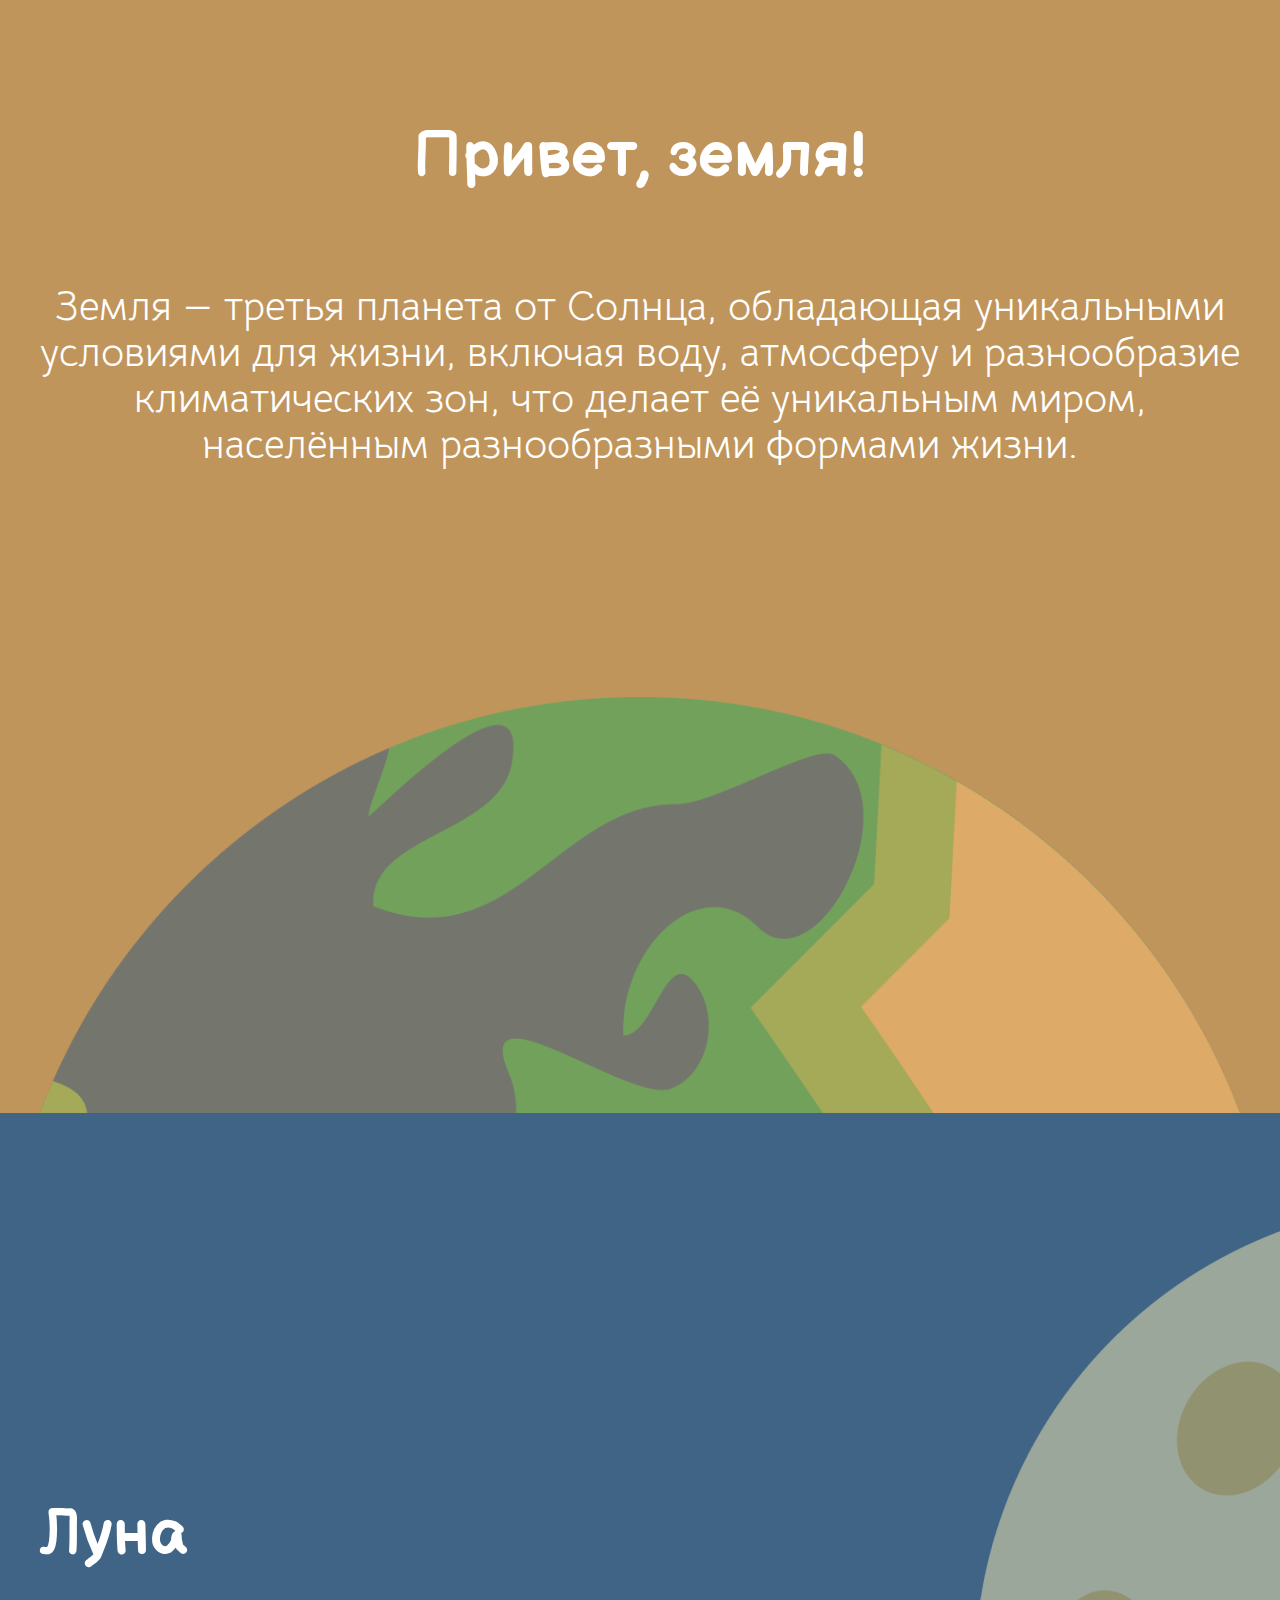
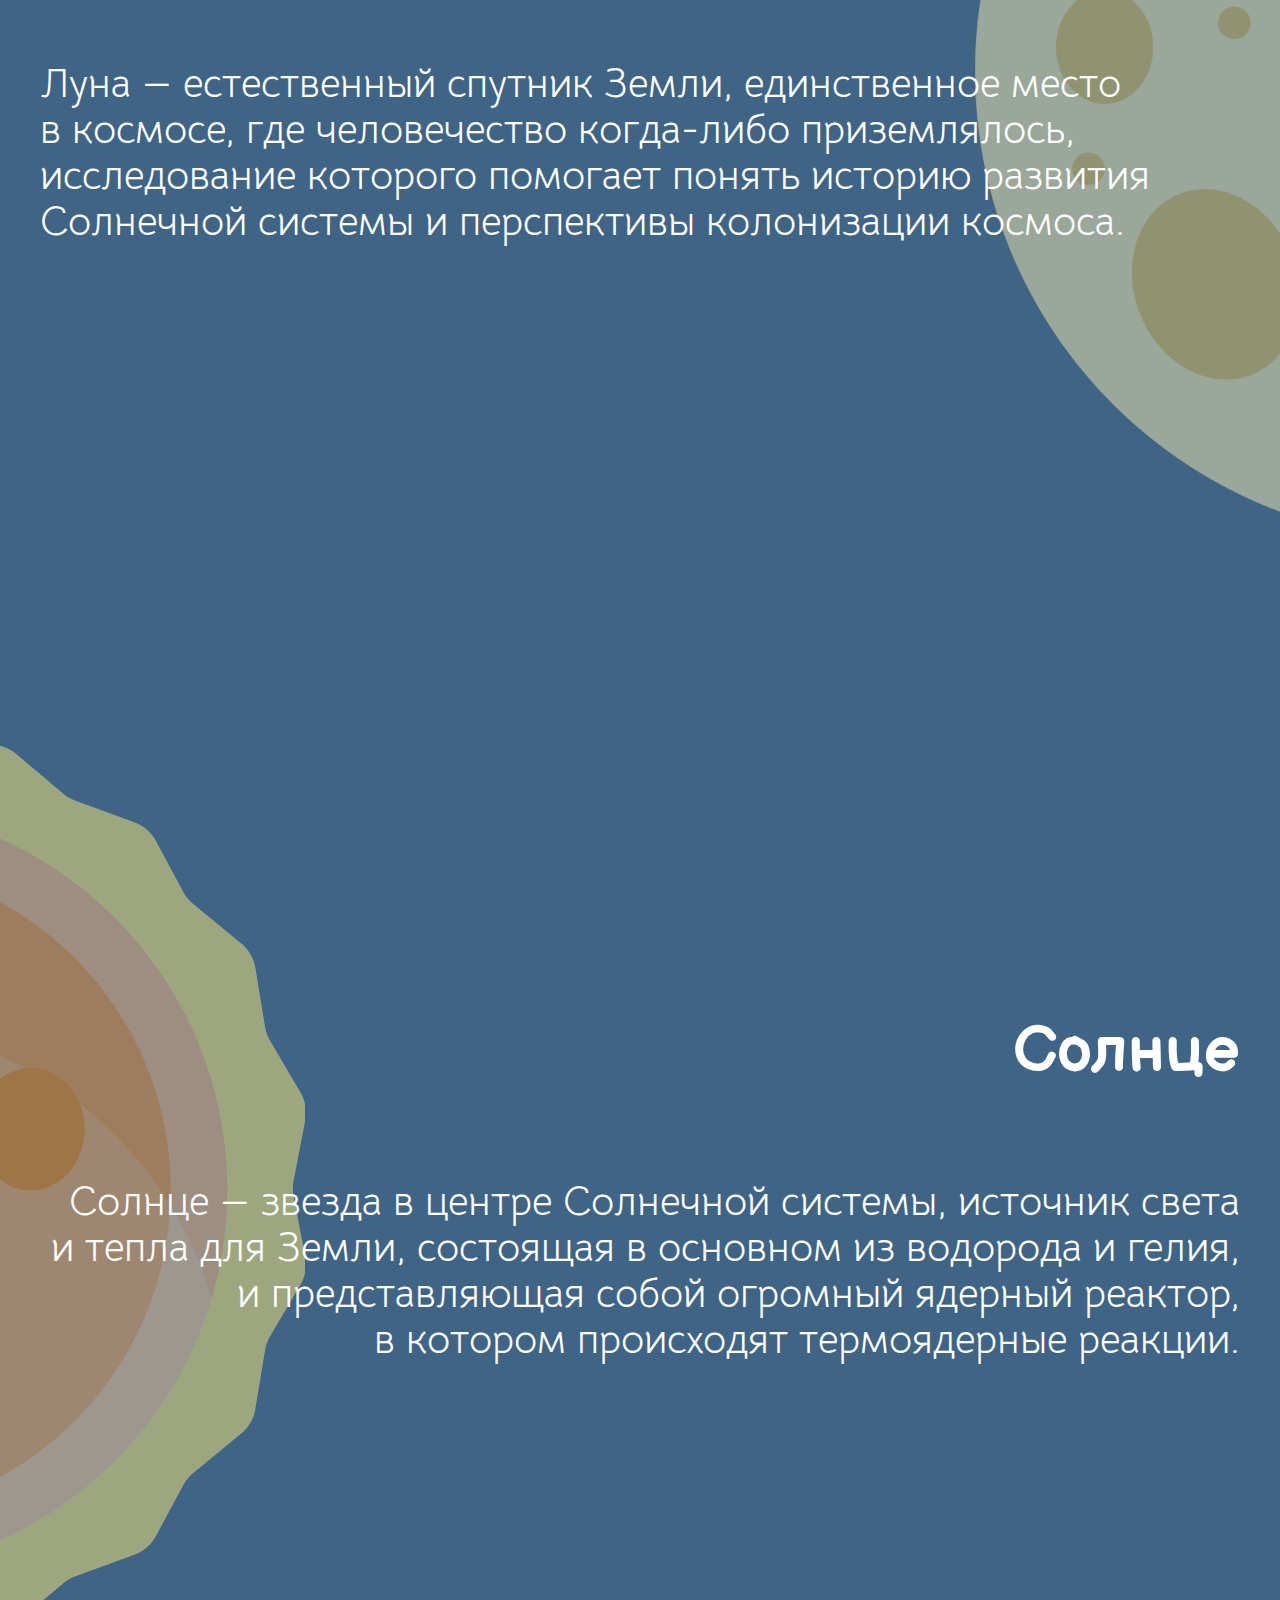
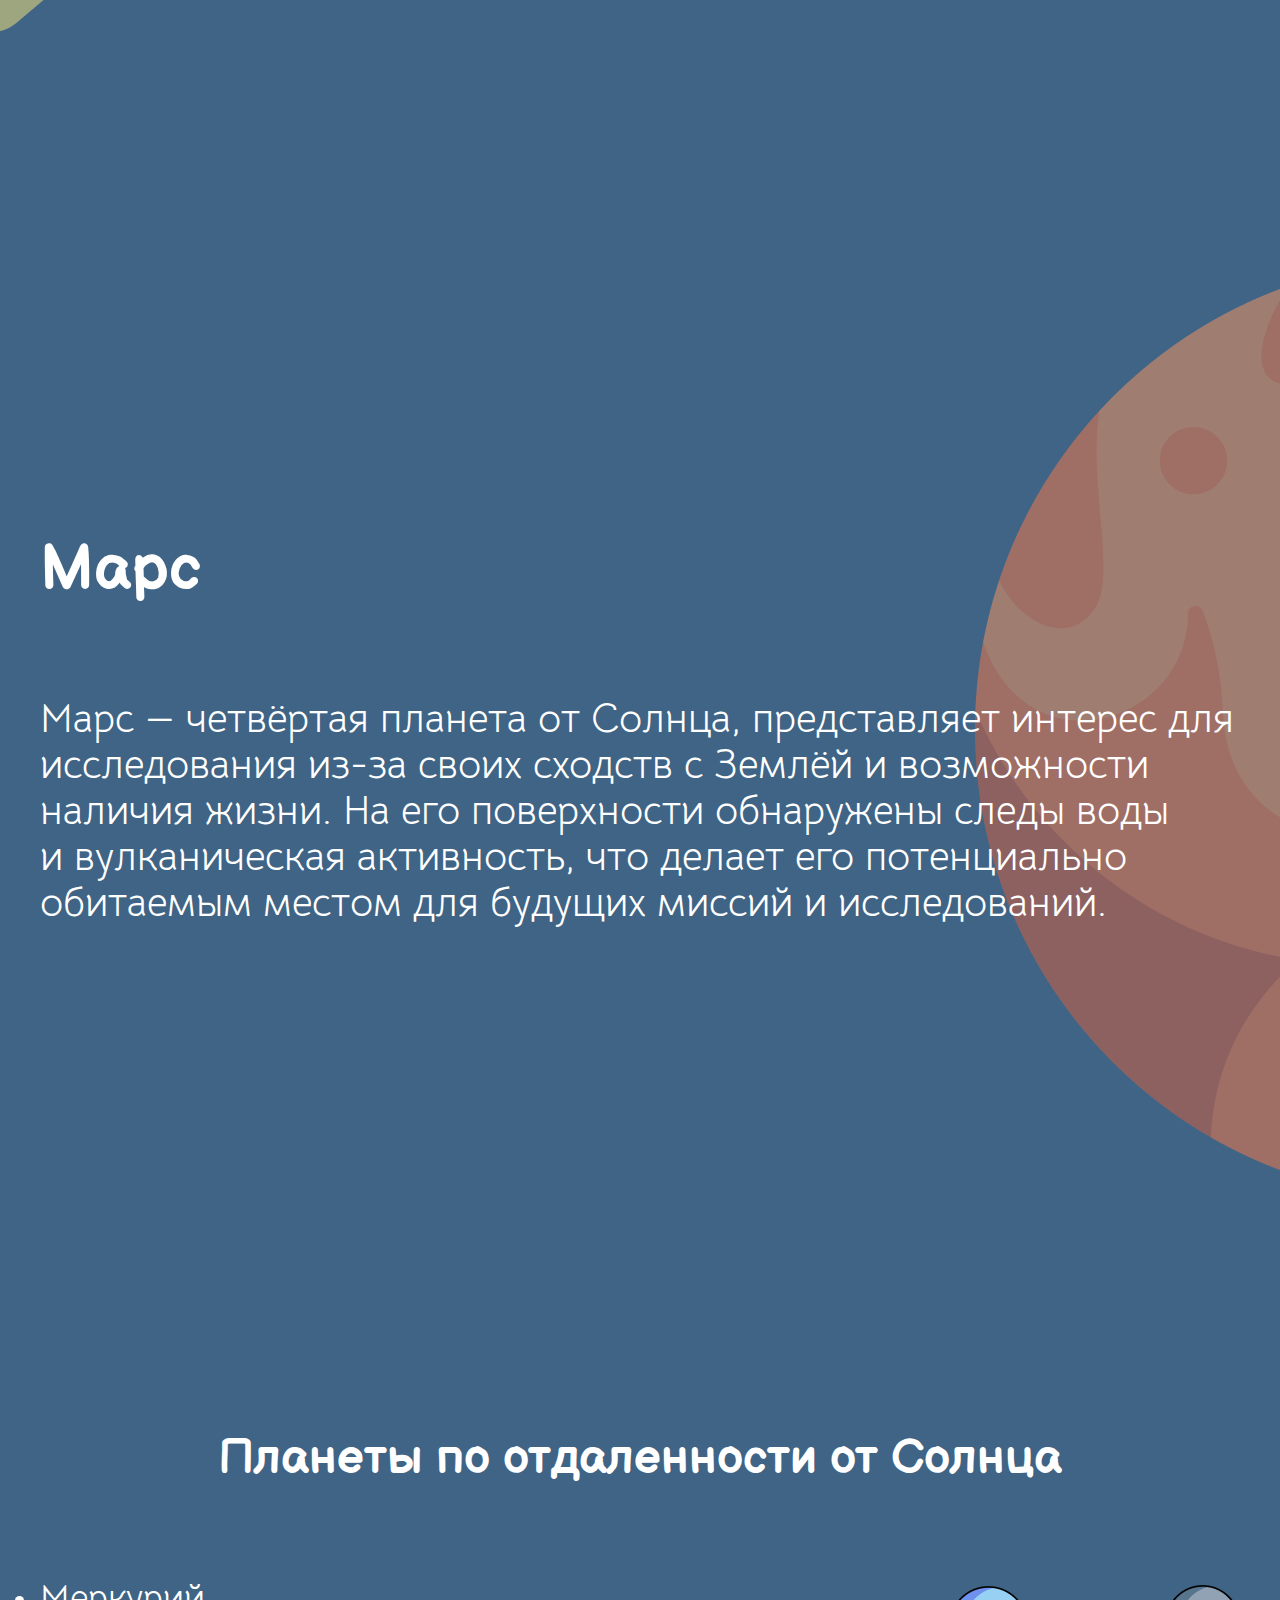
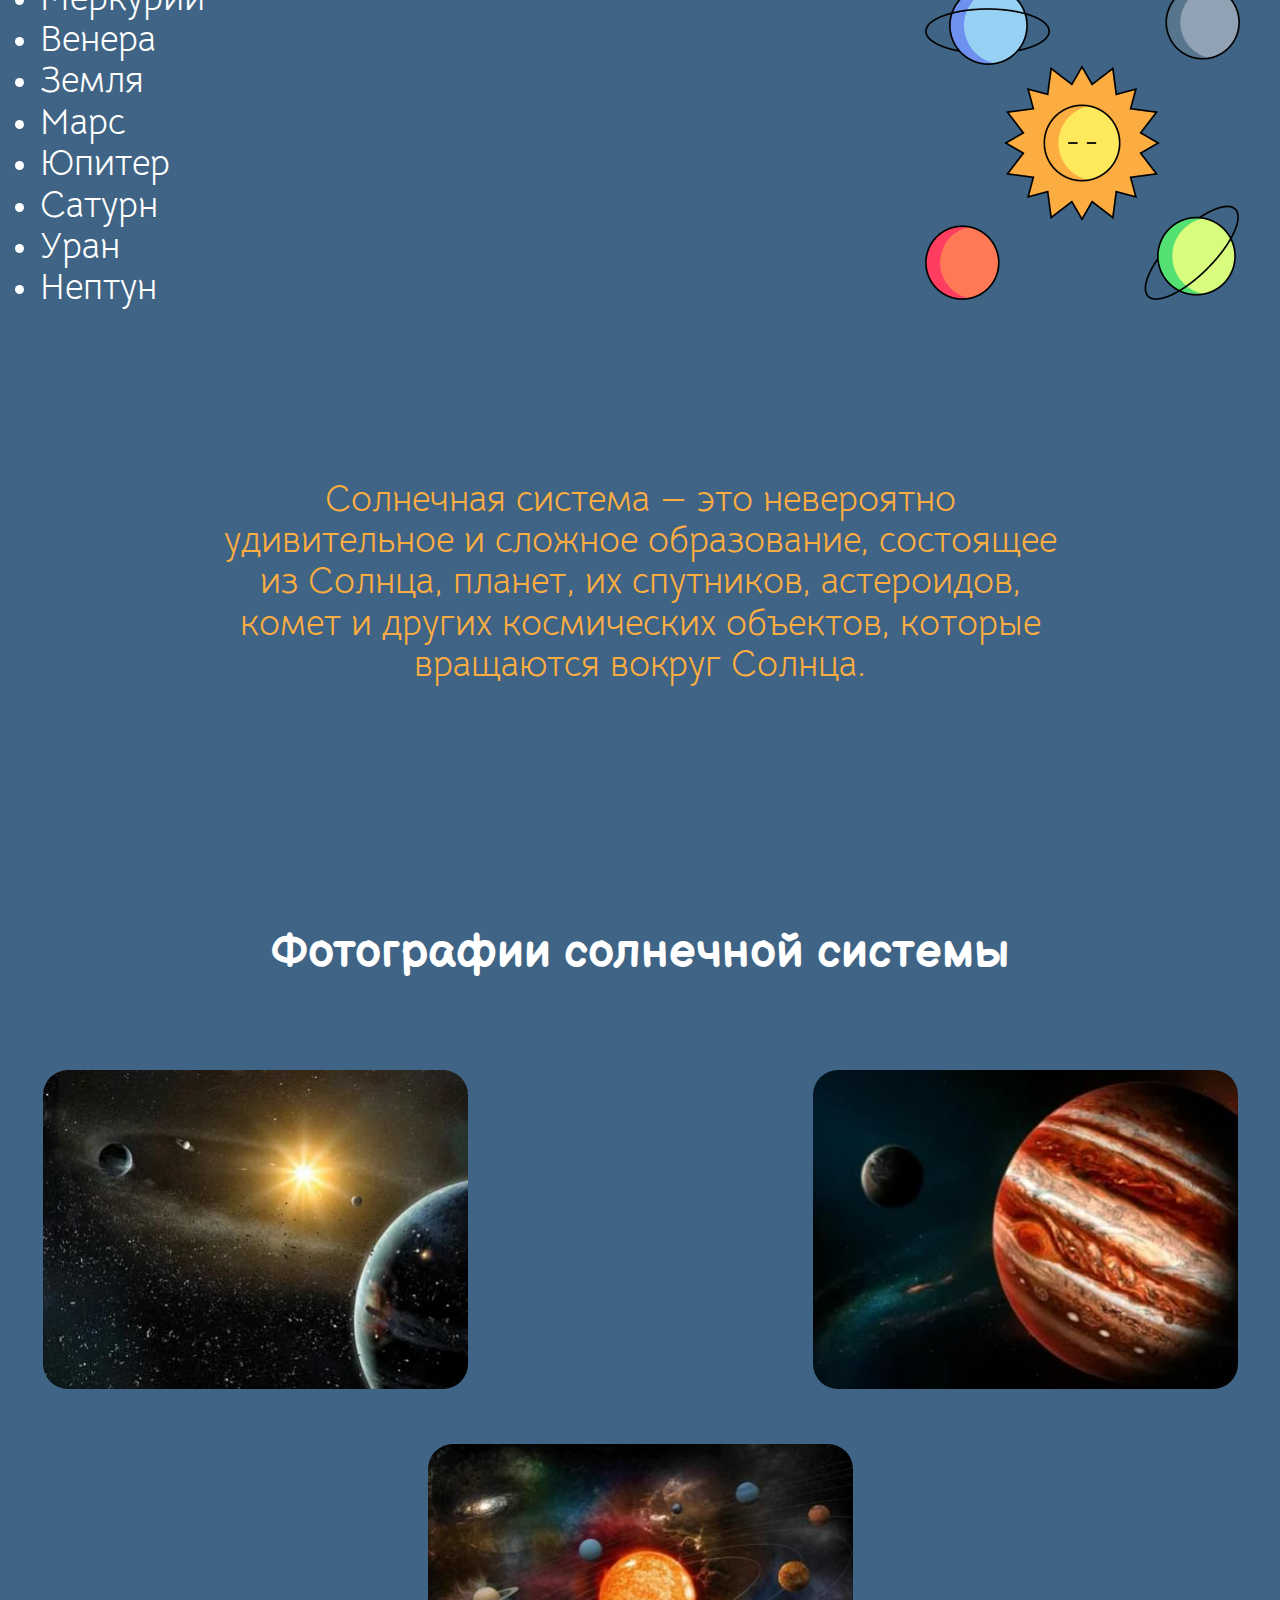
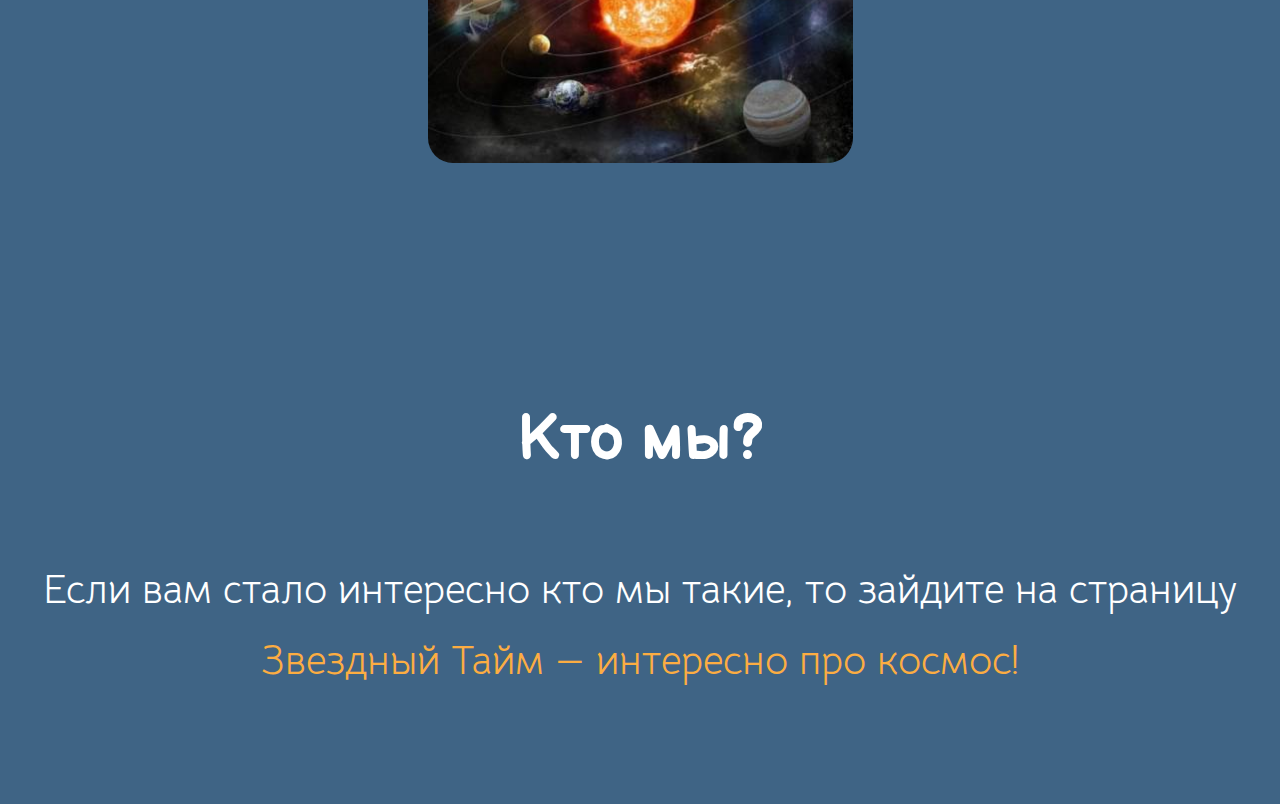
==== commit f4bec6f8: "Update 2024-03-17T11:09:45.725Z" ====
--- a/index.html
+++ b/index.html
@@ -1 +1 @@
-<!DOCTYPE html><html lang="ru"><head><meta charset="UTF-8"><meta name="viewport" content="width=device-width,initial-scale=1"><link type="image/png" href="favicon/favicon.svg" rel="shortcut icon"><meta http-equiv="X-UA-Compatible" content="ie=edge"><meta name="theme-color" content="#111111"><title>Звёздный тайм</title><link href="css/styles.min.css" rel="stylesheet"></head><body><div class="site-container"><main class="main"><section class="hero"><div class="container"><h1 class="hero__title title">Привет, земля!</h1><p class="hero__text">Земля — третья планета от Солнца, обладающая уникальными условиями для жизни, включая воду, атмосферу и разнообразие климатических зон, что делает её уникальным миром, населённым разнообразными формами жизни.</p></div></section><section class="moon section"><div class="container"><h2 class="moon__title title">Луна</h2><p class="moon__text">Луна — естественный спутник Земли, единственное место в космосе, где человечество когда-либо приземлялось, исследование которого помогает понять историю развития Солнечной системы и перспективы колонизации космоса.</p></div></section><section class="sun section"><div class="container"><h2 class="sun__title title title--right">Солнце</h2><p class="sun__text text text--right">Солнце — звезда в центре Солнечной системы, источник света и тепла для Земли, состоящая в основном из водорода и гелия, и представляющая собой огромный ядерный реактор, в котором происходят термоядерные реакции.</p></div></section><section class="mars section"><div class="container"><h2 class="mars__title title">Марс</h2><p class="mars__text">Марс — четвёртая планета от Солнца, представляет интерес для исследования из-за своих сходств с Землёй и возможности наличия жизни. На его поверхности обнаружены следы воды и вулканическая активность, что делает его потенциально обитаемым местом для будущих миссий и исследований.</p></div></section><section class="distance section section--small-padding"><div class="container"><h2 class="distance__title title">Планеты по отдаленности от Солнца</h2><div class="distance__wrap"><ul class="distance__list list-reset"><li class="distance__list-item">Меркурий</li><li class="distance__list-item">Венера</li><li class="distance__list-item">Земля</li><li class="distance__list-item">Марс</li><li class="distance__list-item">Юпитер</li><li class="distance__list-item">Сатурн</li><li class="distance__list-item">Уран</li><li class="distance__list-item">Нептун</li></ul><img class="distance__img" src="img/distance/distance-img.png" alt="Планеты"></div><p class="distance__text text">Солнечная система — это невероятно удивительное и сложное образование, состоящее из Солнца, планет, их спутников, астероидов, комет и других космических объектов, которые вращаются вокруг Солнца.</p></div></section><section class="photos section--small-padding"><div class="container"><h2 class="photos__title title">Фотографии солнечной системы</h2><div class="photos__wrap"><img class="photos__img" src="img/photos/photos-img-1.jpg" alt="Солнечная система"> <img class="photos__img" src="img/photos/photos-img-2.jpg" alt="Солнечная система"> <img class="photos__img" src="img/photos/photos-img-3.jpg" alt="Солнечная система"></div></div></section><section class="info section--small-padding"><div class="container"><h2 class="info__title title">Кто мы?</h2><p class="info__text text">Если вам стало интересно кто мы такие, то зайдите на страницу</p><a class="info__link link-reset" href="#/">Звездный Тайм — интересно про космос!</a></div></section></main><footer class="footer"><div class="container"></div></footer></div><script src="js/scripts.min.js"></script></body></html>+<!DOCTYPE html><html lang="ru"><head><meta charset="UTF-8"><meta name="viewport" content="width=device-width,initial-scale=1"><link type="image/png" href="favicon/favicon.svg" rel="shortcut icon"><meta http-equiv="X-UA-Compatible" content="ie=edge"><meta name="theme-color" content="#111111"><title>Звёздный тайм</title><link href="css/styles.min.css" rel="stylesheet"></head><body><div class="site-container"><main class="main"><section class="hero"><div class="container"><h1 class="hero__title title">Привет, земля!</h1><p class="hero__text">Земля — третья планета от Солнца, обладающая уникальными условиями для жизни, включая воду, атмосферу и разнообразие климатических зон, что делает её уникальным миром, населённым разнообразными формами жизни.</p></div></section><section class="moon section"><div class="container"><h2 class="moon__title title">Луна</h2><p class="moon__text text">Луна — естественный спутник Земли, единственное место в космосе, где человечество когда-либо приземлялось, исследование которого помогает понять историю развития Солнечной системы и перспективы колонизации космоса.</p></div></section><section class="sun section"><div class="container"><h2 class="sun__title title title--right">Солнце</h2><p class="sun__text text text--right">Солнце — звезда в центре Солнечной системы, источник света и тепла для Земли, состоящая в основном из водорода и гелия, и представляющая собой огромный ядерный реактор, в котором происходят термоядерные реакции.</p></div></section><section class="mars section"><div class="container"><h2 class="mars__title title">Марс</h2><p class="mars__text text">Марс — четвёртая планета от Солнца, представляет интерес для исследования из-за своих сходств с Землёй и возможности наличия жизни. На его поверхности обнаружены следы воды и вулканическая активность, что делает его потенциально обитаемым местом для будущих миссий и исследований.</p></div></section><section class="distance section section--small-padding"><div class="container"><h2 class="distance__title title">Планеты по отдаленности от Солнца</h2><div class="distance__wrap"><ul class="distance__list list-reset"><li class="distance__list-item">Меркурий</li><li class="distance__list-item">Венера</li><li class="distance__list-item">Земля</li><li class="distance__list-item">Марс</li><li class="distance__list-item">Юпитер</li><li class="distance__list-item">Сатурн</li><li class="distance__list-item">Уран</li><li class="distance__list-item">Нептун</li></ul><img class="distance__img" src="img/distance/distance-img.png" alt="Планеты"></div><p class="distance__text text">Солнечная система — это невероятно удивительное и сложное образование, состоящее из Солнца, планет, их спутников, астероидов, комет и других космических объектов, которые вращаются вокруг Солнца.</p></div></section><section class="photos section--small-padding"><div class="container"><h2 class="photos__title title">Фотографии солнечной системы</h2><div class="photos__wrap"><img class="photos__img" src="img/photos/photos-img-1.jpg" alt="Солнечная система"> <img class="photos__img" src="img/photos/photos-img-2.jpg" alt="Солнечная система"> <img class="photos__img" src="img/photos/photos-img-3.jpg" alt="Солнечная система"></div></div></section><section class="info section--small-padding"><div class="container"><h2 class="info__title title">Кто мы?</h2><p class="info__text text">Если вам стало интересно кто мы такие, то зайдите на страницу</p><a class="info__link link-reset" href="#/">Звездный Тайм — интересно про космос!</a></div></section></main><footer class="footer"><div class="container"></div></footer></div><script src="js/scripts.min.js"></script></body></html>--- a/css/styles.min.css
+++ b/css/styles.min.css
@@ -1 +1 @@
-/*! normalize.css v8.0.1 | MIT License | github.com/necolas/normalize.css */html{line-height:1.15;-webkit-text-size-adjust:100%}details,main{display:block}h1{font-size:2em;margin:.67em 0}hr{-webkit-box-sizing:content-box;box-sizing:content-box;height:0;overflow:visible}code,kbd,pre,samp{font-family:monospace,monospace;font-size:1em}a{background-color:transparent}abbr[title]{border-bottom:none;text-decoration:underline;-webkit-text-decoration:underline dotted;text-decoration:underline dotted}b,strong{font-weight:bolder}small{font-size:80%}sub,sup{font-size:75%;line-height:0;position:relative;vertical-align:baseline}sub{bottom:-.25em}sup{top:-.5em}img{border-style:none;max-width:100%;-o-object-fit:cover;object-fit:cover}button,input,optgroup,select,textarea{font-family:inherit;font-size:100%;line-height:1.15;margin:0}button,input{overflow:visible}button,select{text-transform:none}[type=button],[type=reset],[type=submit],button{-webkit-appearance:button}[type=button]::-moz-focus-inner,[type=reset]::-moz-focus-inner,[type=submit]::-moz-focus-inner,button::-moz-focus-inner{border-style:none;padding:0}[type=button]:-moz-focusring,[type=reset]:-moz-focusring,[type=submit]:-moz-focusring,button:-moz-focusring{outline:ButtonText dotted 1px}fieldset{padding:.35em .75em .625em}legend{-webkit-box-sizing:border-box;box-sizing:border-box;color:inherit;display:table;max-width:100%;padding:0;white-space:normal}progress{vertical-align:baseline}textarea{overflow:auto}[type=checkbox],[type=radio]{-webkit-box-sizing:border-box;box-sizing:border-box;padding:0}[type=number]::-webkit-inner-spin-button,[type=number]::-webkit-outer-spin-button{height:auto}[type=search]{-webkit-appearance:textfield;outline-offset:-2px}[type=search]::-webkit-search-decoration{-webkit-appearance:none}::-webkit-file-upload-button{-webkit-appearance:button;font:inherit}summary{display:list-item}[hidden],template{display:none}:root{--dark-color:#000;--light-color:#fff;--bg-color:#3f6485;--accent-color:#9fd4ff;--asparagus-color:#72a25d;--twine-color:#c0955b;--yellow-orange:#fcad42}@font-face{src:url(../fonts/bellota-text-regular.woff2) format("woff2");font-family:bellota;font-weight:400;font-style:normal;font-display:swap}@font-face{src:url(../fonts/balsamiq-sans-bold.woff2) format("woff2");font-family:balsamiq;font-weight:700;font-style:normal;font-display:swap}html{height:100%;-webkit-box-sizing:border-box;box-sizing:border-box;scroll-behavior:smooth}*,::after,::before{-webkit-box-sizing:inherit;box-sizing:inherit}body{font-size:calc(18px + 18 * (100vw - 320px)/ 910);margin:0;height:100%;font-family:bellota,sans-serif;font-weight:400;color:var(--light-color);background-color:var(--bg-color)}body.lock{overflow:hidden}.site-container{display:-webkit-box;display:-ms-flexbox;display:flex;-webkit-box-orient:vertical;-webkit-box-direction:normal;-ms-flex-direction:column;flex-direction:column;overflow:hidden;min-height:100%}.main{-webkit-box-flex:1;-ms-flex:1 1 auto;flex:1 1 auto}.container{margin:0 auto;padding:0 15px;max-width:1230px}.link-reset{text-decoration:none;color:inherit}.list-reset{list-style:none;margin:0;padding:0}.btn-reset{border:none;padding:0;color:inherit;background-color:transparent;cursor:pointer}.is-hidden{display:none}.error{border:2px solid #f06464}.js-focus-visible :focus:not(.focus-visible){outline:0}.section{padding:385px 0}.section--small-padding{padding:120px 0}.title{font-size:calc(32px + 32 * (100vw - 320px)/ 910);margin:0 0 90px;font-family:balsamiq,sans-serif;font-weight:700}.title--right{text-align:end}.text{margin:0}.text--right{margin-left:auto;text-align:end}.hero{padding:120px 0 645px;background-image:url(../img/hero/hero-bg.png);background-position:bottom;background-size:1200px;background-repeat:no-repeat;background-color:var(--twine-color)}.hero__title{text-align:center}.hero__text{margin:0;text-align:center}.moon{background-image:url(../img/moon/moon-bg.png);background-position:right;background-repeat:no-repeat}.moon__text{margin:0;max-width:1130px}.sun{background-image:url(../img/sun/sun-bg.png);background-position:left;background-repeat:no-repeat}.sun__text{max-width:1130px}.mars{background-image:url(../img/mars/mars-bg.png);background-position:right;background-repeat:no-repeat}.mars__text{margin:0;max-width:1130px}.distance__title{font-size:calc(24px + 24 * (100vw - 320px)/ 910);text-align:center}.distance__wrap{display:-webkit-box;display:-ms-flexbox;display:flex;-webkit-box-align:center;-ms-flex-align:center;align-items:center;-webkit-box-pack:justify;-ms-flex-pack:justify;justify-content:space-between;margin-bottom:170px}.distance__list{list-style-type:disc}.distance__list-item::marker{font-size:28px}.distance__img{width:315px;height:auto}.distance__text{margin:0 auto;max-width:860px;text-align:center;color:var(--yellow-orange)}.photos__title{font-size:calc(24px + 24 * (100vw - 320px)/ 910);text-align:center}.photos__wrap{display:-webkit-box;display:-ms-flexbox;display:flex;-webkit-column-gap:345px;-moz-column-gap:345px;column-gap:345px;-ms-flex-wrap:wrap;flex-wrap:wrap;-webkit-box-align:center;-ms-flex-align:center;align-items:center;-webkit-box-pack:center;-ms-flex-pack:center;justify-content:center;row-gap:55px}.photos__img{border-radius:25px;width:425px;height:auto}.info__title{text-align:center}.info__text{margin-bottom:25px;text-align:center}.info__link{display:block;margin:auto;width:-webkit-fit-content;width:-moz-fit-content;width:fit-content;color:var(--yellow-orange)}.info__link:hover{border-bottom:2px solid var(--yellow-orange)}@media (min-width:1200px){body{font-size:36px}.title{font-size:64px}.distance__title,.photos__title{font-size:48px}}+/*! normalize.css v8.0.1 | MIT License | github.com/necolas/normalize.css */html{line-height:1.15;-webkit-text-size-adjust:100%}details,main{display:block}h1{font-size:2em;margin:.67em 0}hr{-webkit-box-sizing:content-box;box-sizing:content-box;height:0;overflow:visible}code,kbd,pre,samp{font-family:monospace,monospace;font-size:1em}a{background-color:transparent}abbr[title]{border-bottom:none;text-decoration:underline;-webkit-text-decoration:underline dotted;text-decoration:underline dotted}b,strong{font-weight:bolder}small{font-size:80%}sub,sup{font-size:75%;line-height:0;position:relative;vertical-align:baseline}sub{bottom:-.25em}sup{top:-.5em}img{border-style:none;max-width:100%;-o-object-fit:cover;object-fit:cover}button,input,optgroup,select,textarea{font-family:inherit;font-size:100%;line-height:1.15;margin:0}button,input{overflow:visible}button,select{text-transform:none}[type=button],[type=reset],[type=submit],button{-webkit-appearance:button}[type=button]::-moz-focus-inner,[type=reset]::-moz-focus-inner,[type=submit]::-moz-focus-inner,button::-moz-focus-inner{border-style:none;padding:0}[type=button]:-moz-focusring,[type=reset]:-moz-focusring,[type=submit]:-moz-focusring,button:-moz-focusring{outline:ButtonText dotted 1px}fieldset{padding:.35em .75em .625em}legend{-webkit-box-sizing:border-box;box-sizing:border-box;color:inherit;display:table;max-width:100%;padding:0;white-space:normal}progress{vertical-align:baseline}textarea{overflow:auto}[type=checkbox],[type=radio]{-webkit-box-sizing:border-box;box-sizing:border-box;padding:0}[type=number]::-webkit-inner-spin-button,[type=number]::-webkit-outer-spin-button{height:auto}[type=search]{-webkit-appearance:textfield;outline-offset:-2px}[type=search]::-webkit-search-decoration{-webkit-appearance:none}::-webkit-file-upload-button{-webkit-appearance:button;font:inherit}summary{display:list-item}[hidden],template{display:none}:root{--dark-color:#000;--light-color:#fff;--bg-color:#3f6485;--accent-color:#9fd4ff;--asparagus-color:#72a25d;--twine-color:#c0955b;--yellow-orange:#fcad42}@font-face{src:url(../fonts/bellota-text-regular.woff2) format("woff2");font-family:bellota;font-weight:400;font-style:normal;font-display:swap}@font-face{src:url(../fonts/balsamiq-sans-bold.woff2) format("woff2");font-family:balsamiq;font-weight:700;font-style:normal;font-display:swap}html{height:100%;-webkit-box-sizing:border-box;box-sizing:border-box;scroll-behavior:smooth}*,::after,::before{-webkit-box-sizing:inherit;box-sizing:inherit}body{font-size:calc(20px + 20 * (100vw - 320px)/ 910);margin:0;height:100%;font-family:bellota,sans-serif;font-weight:400;color:var(--light-color);background-color:var(--bg-color)}body.lock{overflow:hidden}.site-container{display:-webkit-box;display:-ms-flexbox;display:flex;-webkit-box-orient:vertical;-webkit-box-direction:normal;-ms-flex-direction:column;flex-direction:column;overflow:hidden;min-height:100%}.main{-webkit-box-flex:1;-ms-flex:1 1 auto;flex:1 1 auto}.container{margin:0 auto;padding:0 15px;max-width:1230px}.link-reset{text-decoration:none;color:inherit}.list-reset{list-style:none;margin:0;padding:0}.btn-reset{border:none;padding:0;color:inherit;background-color:transparent;cursor:pointer}.is-hidden{display:none}.error{border:2px solid #f06464}.js-focus-visible :focus:not(.focus-visible){outline:0}.section{padding:385px 0}.section--small-padding{padding:120px 0}.title{font-size:calc(32px + 32 * (100vw - 320px)/ 910);margin:0 0 90px;font-family:balsamiq,sans-serif;font-weight:700}.title--right{text-align:end}.text{margin:0}.text--right{margin-left:auto;text-align:end}.hero{padding:120px 0 645px;background-image:url(../img/hero/hero-bg.png);background-position:bottom;background-size:100% auto;background-repeat:no-repeat;background-color:var(--twine-color)}.hero__title{text-align:center}.hero__text{margin:0;text-align:center}.moon{background-image:url(../img/moon/moon-bg.png);background-position:right;background-size:auto 100%;background-repeat:no-repeat}.sun{background-image:url(../img/sun/sun-bg.png);background-position:left;background-repeat:no-repeat}.mars{background-image:url(../img/mars/mars-bg.png);background-position:right;background-repeat:no-repeat}.distance__title{font-size:calc(24px + 24 * (100vw - 320px)/ 910);text-align:center}.distance__wrap{display:-webkit-box;display:-ms-flexbox;display:flex;-webkit-box-align:center;-ms-flex-align:center;align-items:center;-webkit-box-pack:justify;-ms-flex-pack:justify;justify-content:space-between;margin-bottom:170px}.distance__list{list-style-type:disc}.distance__list-item{font-size:calc(18px + 18 * (100vw - 320px)/ 910)}.distance__list-item::marker{font-size:28px}.distance__img{width:315px;height:auto}.distance__text{font-size:calc(18px + 18 * (100vw - 320px)/ 910);margin:0 auto;max-width:860px;text-align:center;color:var(--yellow-orange)}.photos__title{font-size:calc(24px + 24 * (100vw - 320px)/ 910);text-align:center}.photos__wrap{display:-webkit-box;display:-ms-flexbox;display:flex;-webkit-column-gap:345px;-moz-column-gap:345px;column-gap:345px;-ms-flex-wrap:wrap;flex-wrap:wrap;-webkit-box-align:center;-ms-flex-align:center;align-items:center;-webkit-box-pack:center;-ms-flex-pack:center;justify-content:center;row-gap:55px}.photos__img{border-radius:25px;width:425px;height:auto}.info__title{text-align:center}.info__text{margin-bottom:25px;text-align:center}.info__link{display:block;margin:auto;width:-webkit-fit-content;width:-moz-fit-content;width:fit-content;color:var(--yellow-orange)}.info__link:hover{border-bottom:2px solid var(--yellow-orange)}@media (min-width:1200px){body{font-size:40px}.title{font-size:64px}.hero{background-size:1200px}.moon{background-size:305px auto}.distance__title{font-size:48px}.distance__list-item,.distance__text{font-size:36px}.photos__title{font-size:48px}}@media (max-width:1200px){.moon{background-size:305px auto}}@media (max-width:1100px){.hero{padding:120px 0 500px}}@media (max-width:992px){.title{margin-bottom:60px}.hero{padding:120px 0 450px}.moon{background-size:250px auto}}@media (max-width:850px){.section{padding:300px 0}.hero{padding:60px 0 400px}}@media (max-width:768px){.section{padding:200px 0}.title{margin-bottom:45px}.hero{padding:60px 0 350px}.moon{background-size:200px auto}}@media (max-width:650px){.title{margin-bottom:30px}.hero{padding:60px 0 300px}}@media (max-width:576px){.section{padding:150px 0}.title{margin-bottom:15px}.hero{padding:30px 0 250px}.moon{background-size:170px auto}}@media (max-width:450px){.section{padding:120px 0}.hero{padding:30px 0 200px}.moon{background-size:150px auto}}@media (max-width:370px){.hero{padding:30px 0 150px}}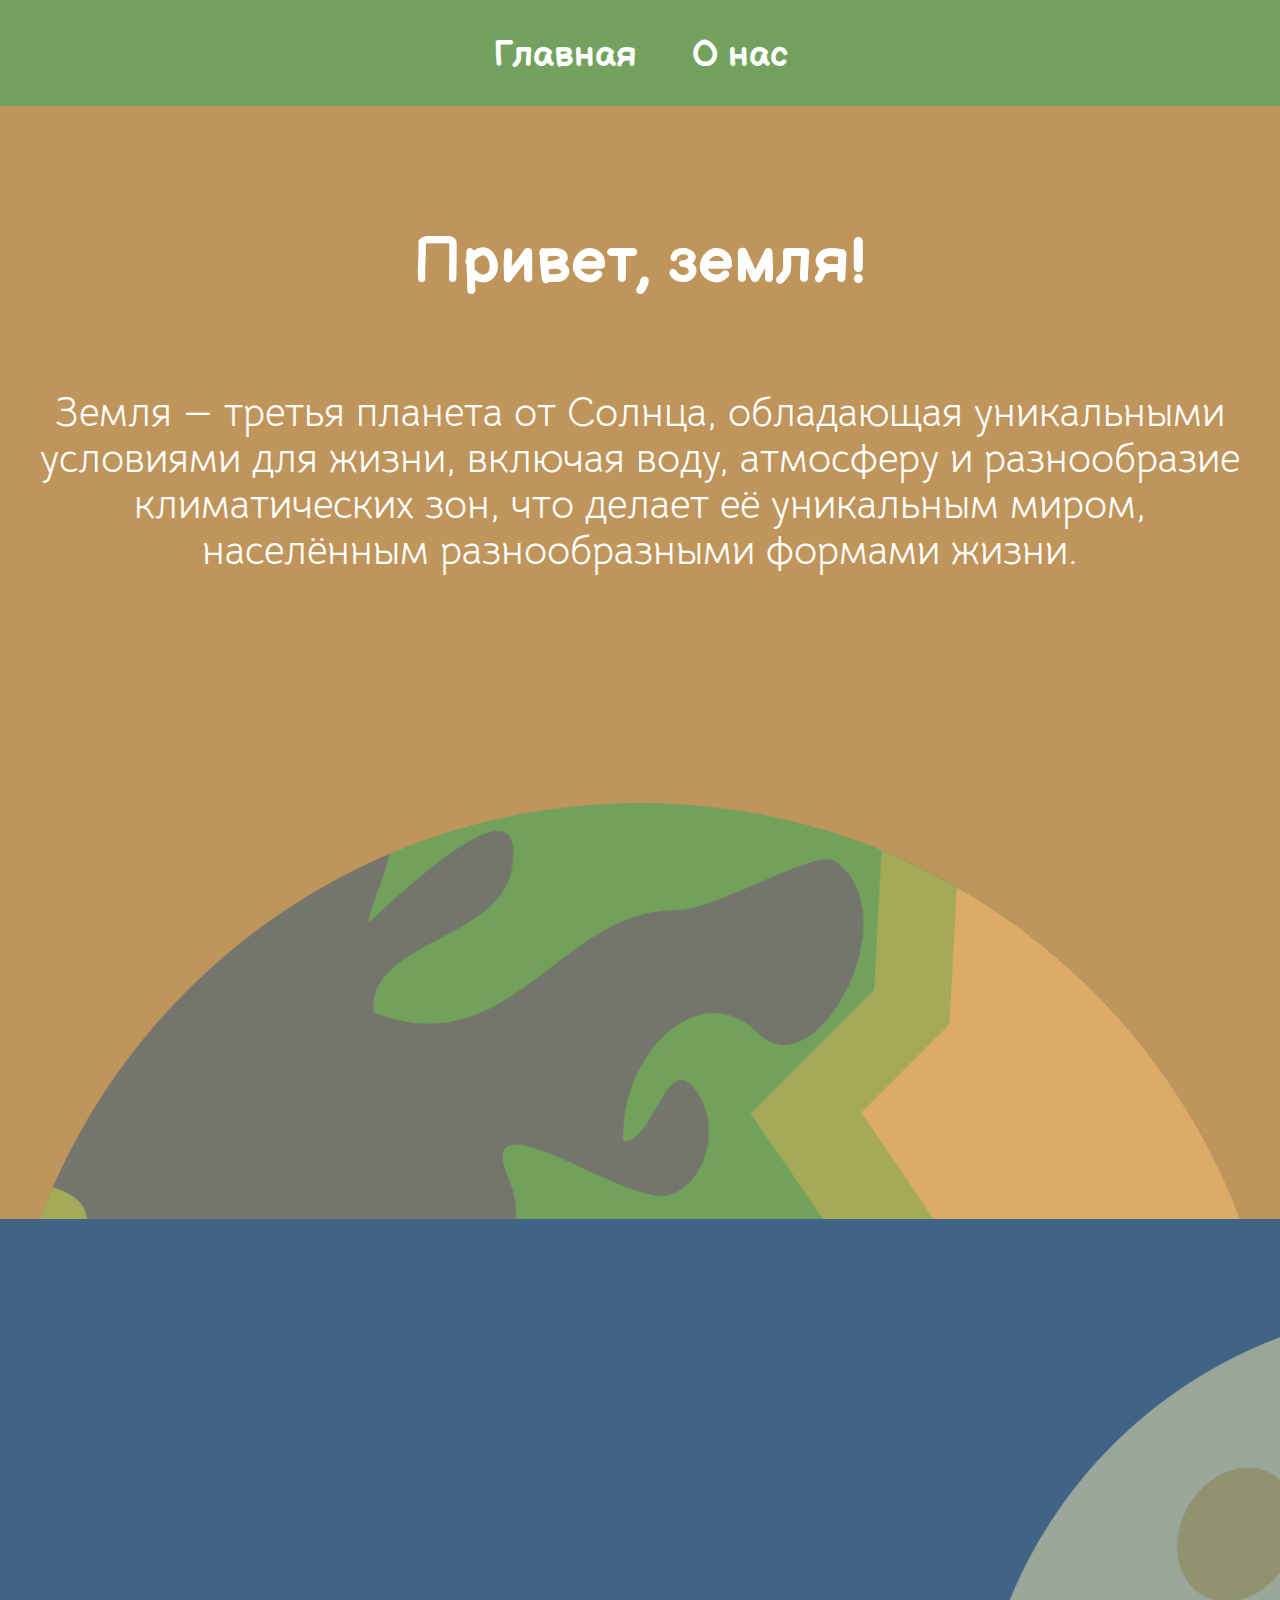
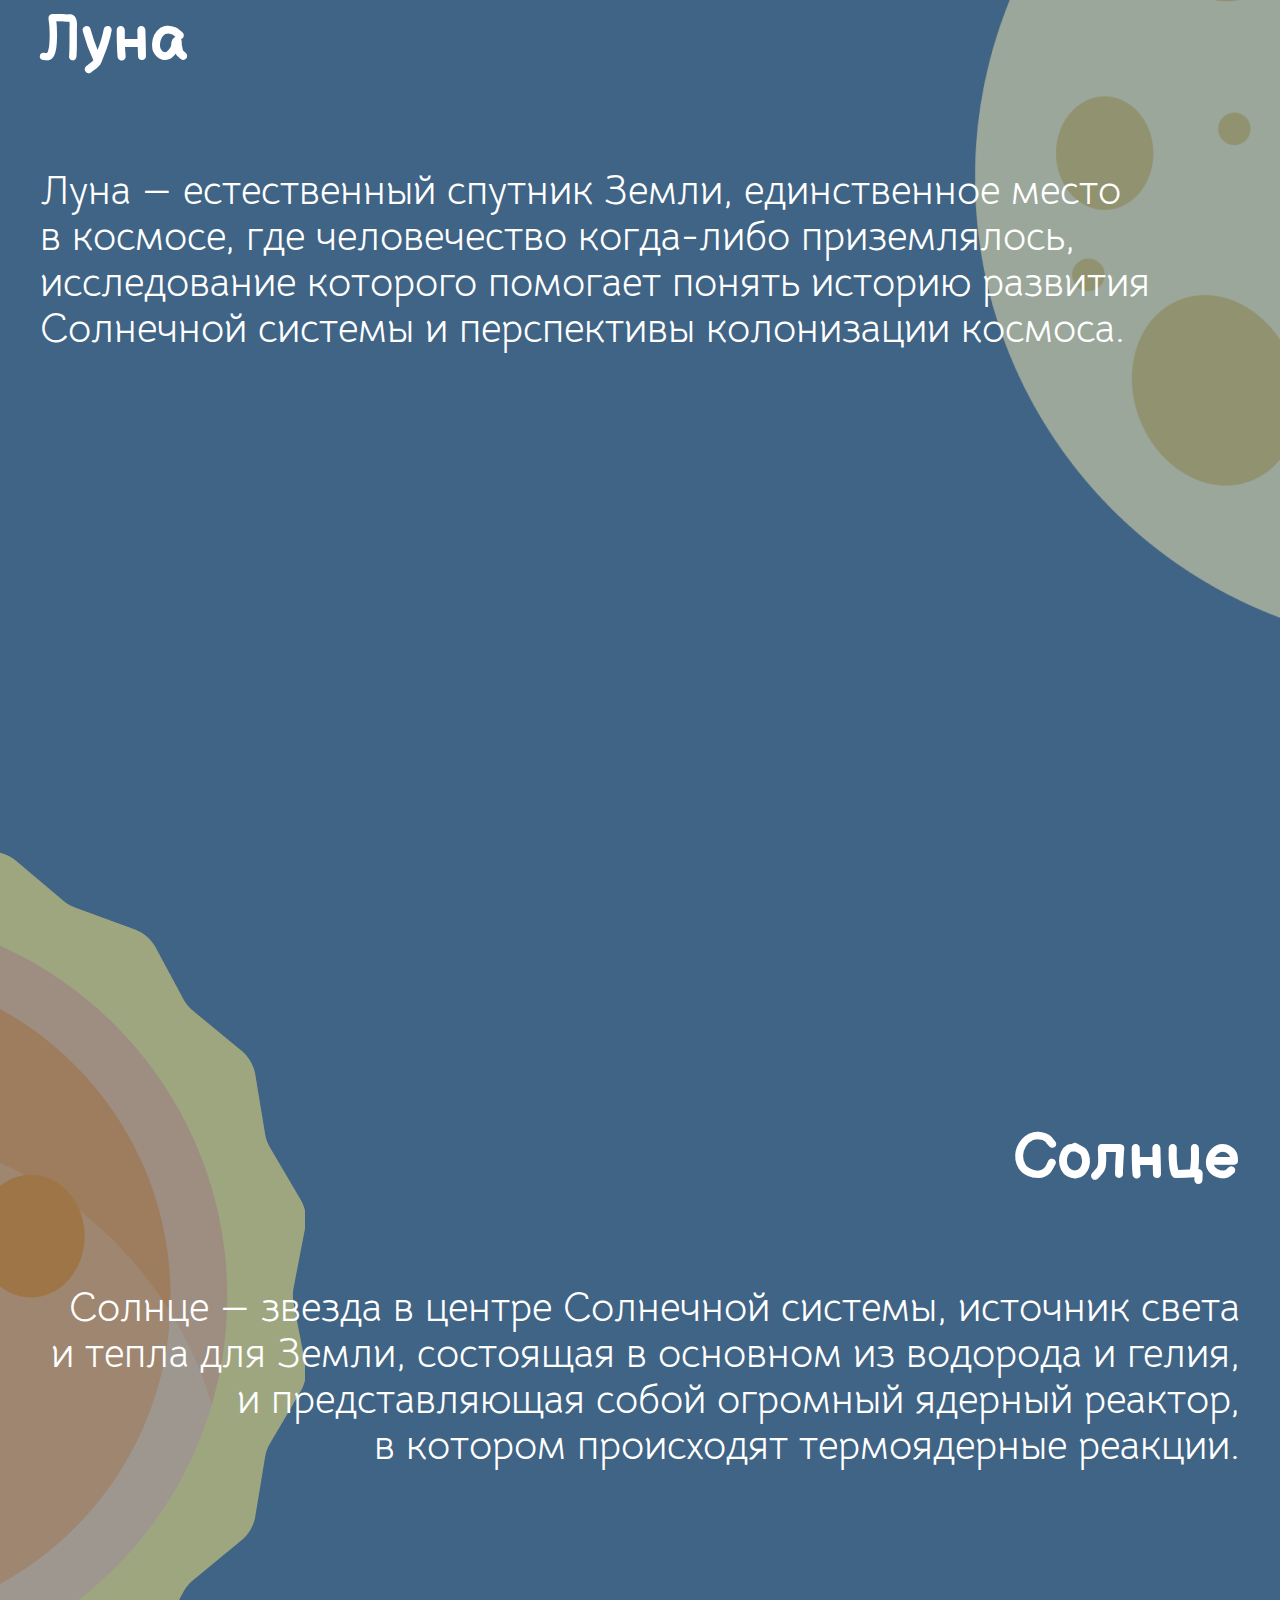
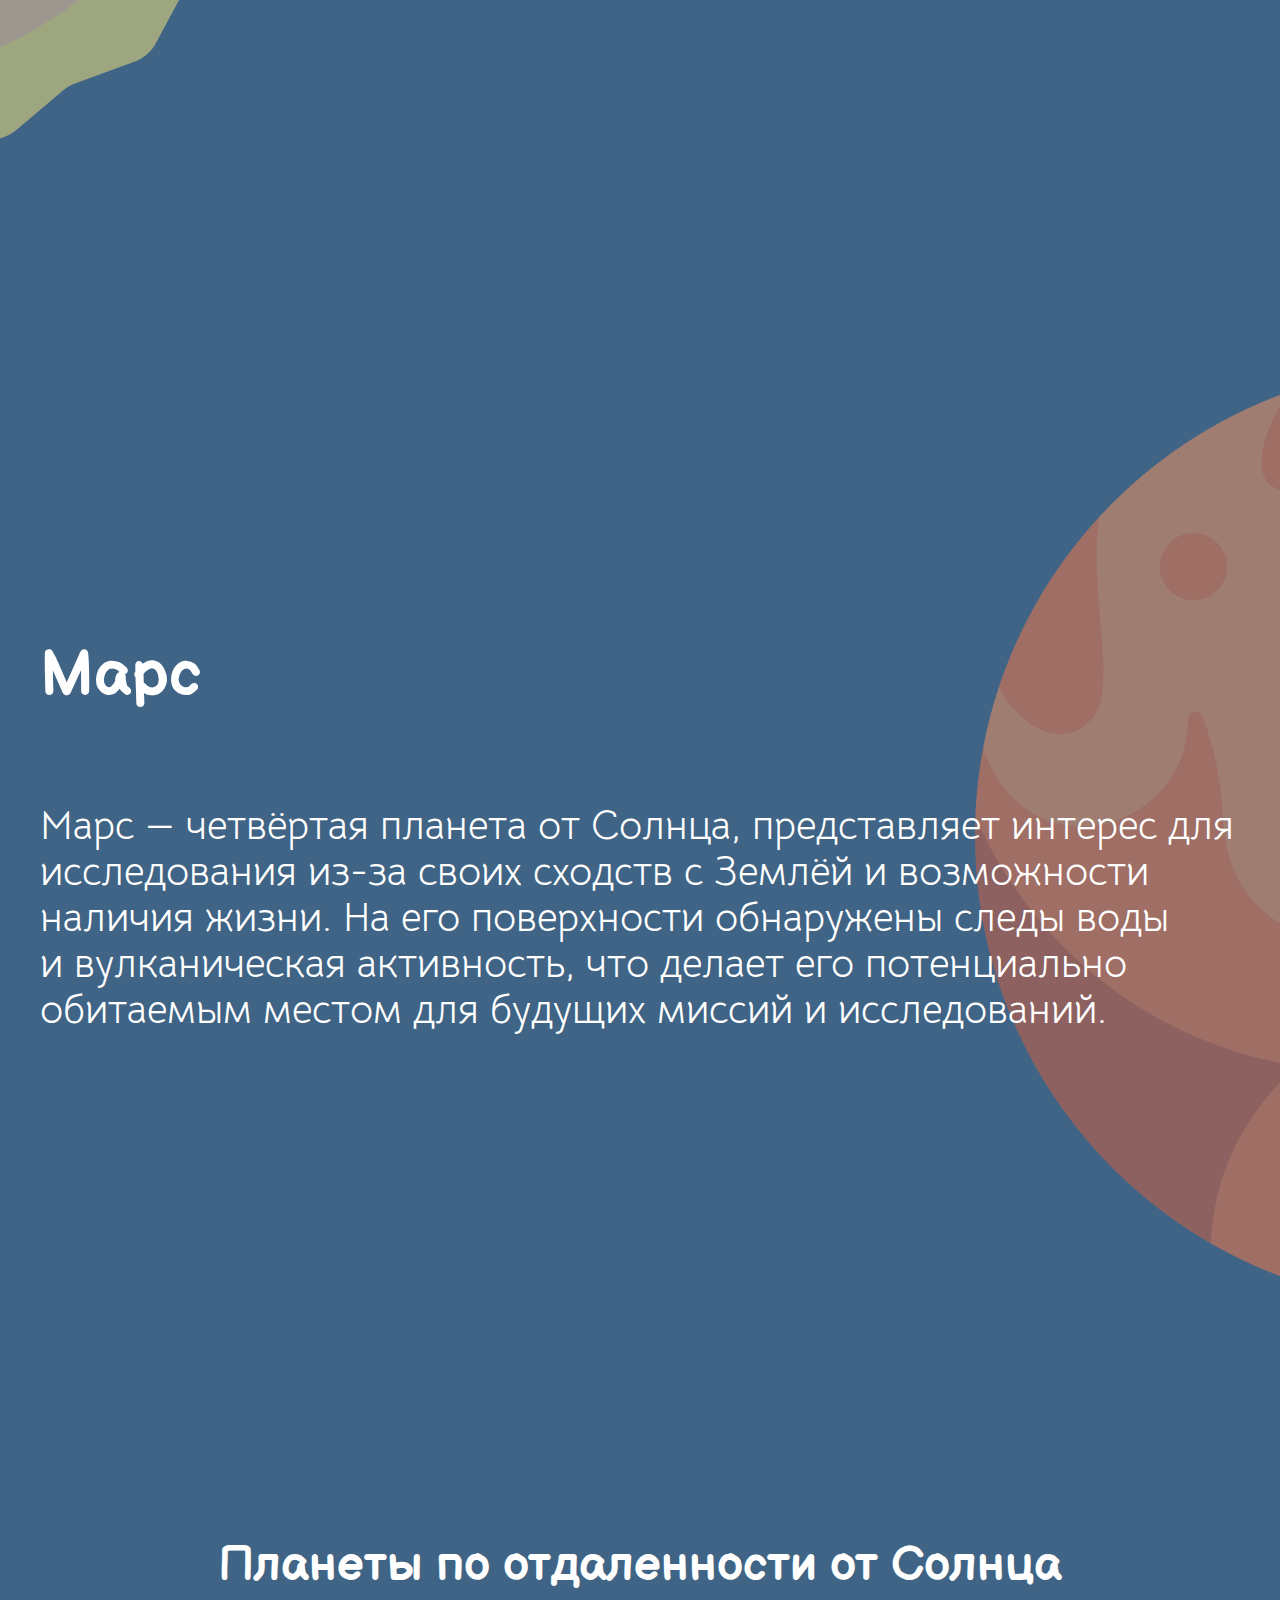
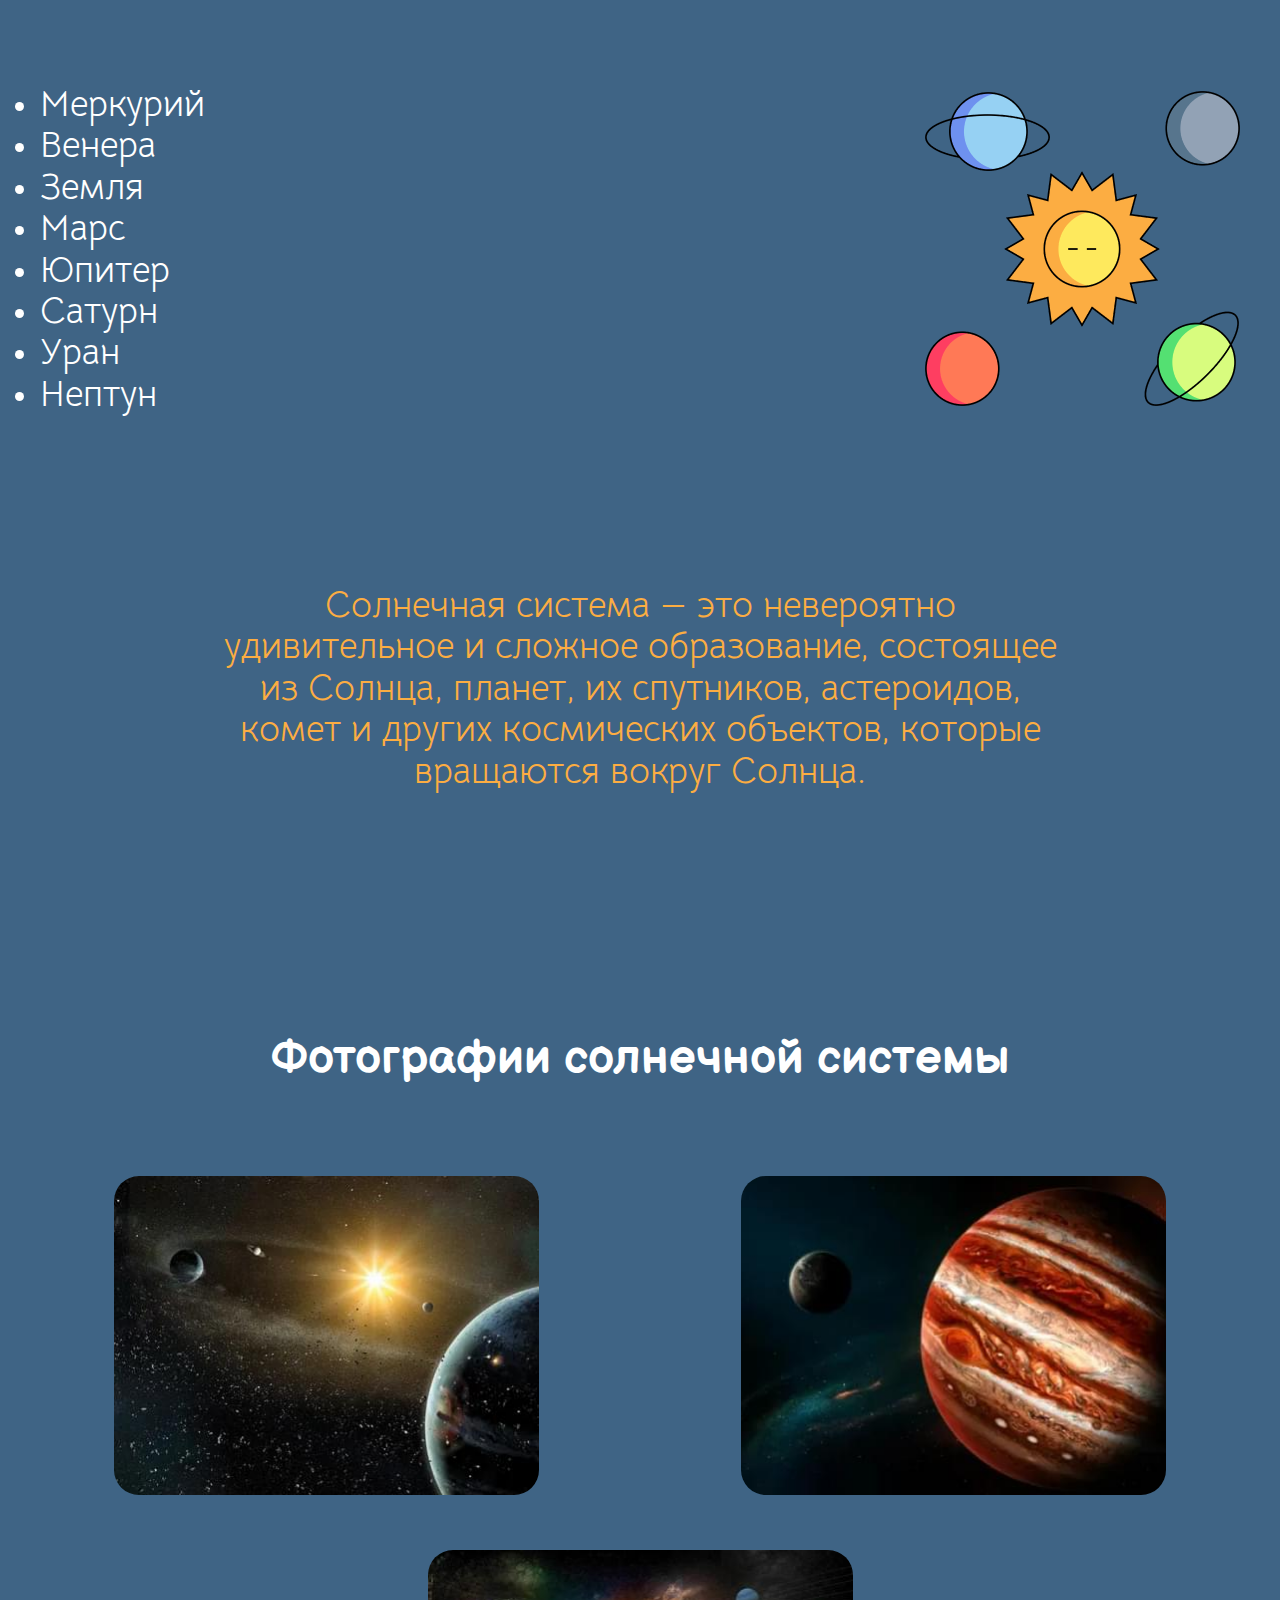
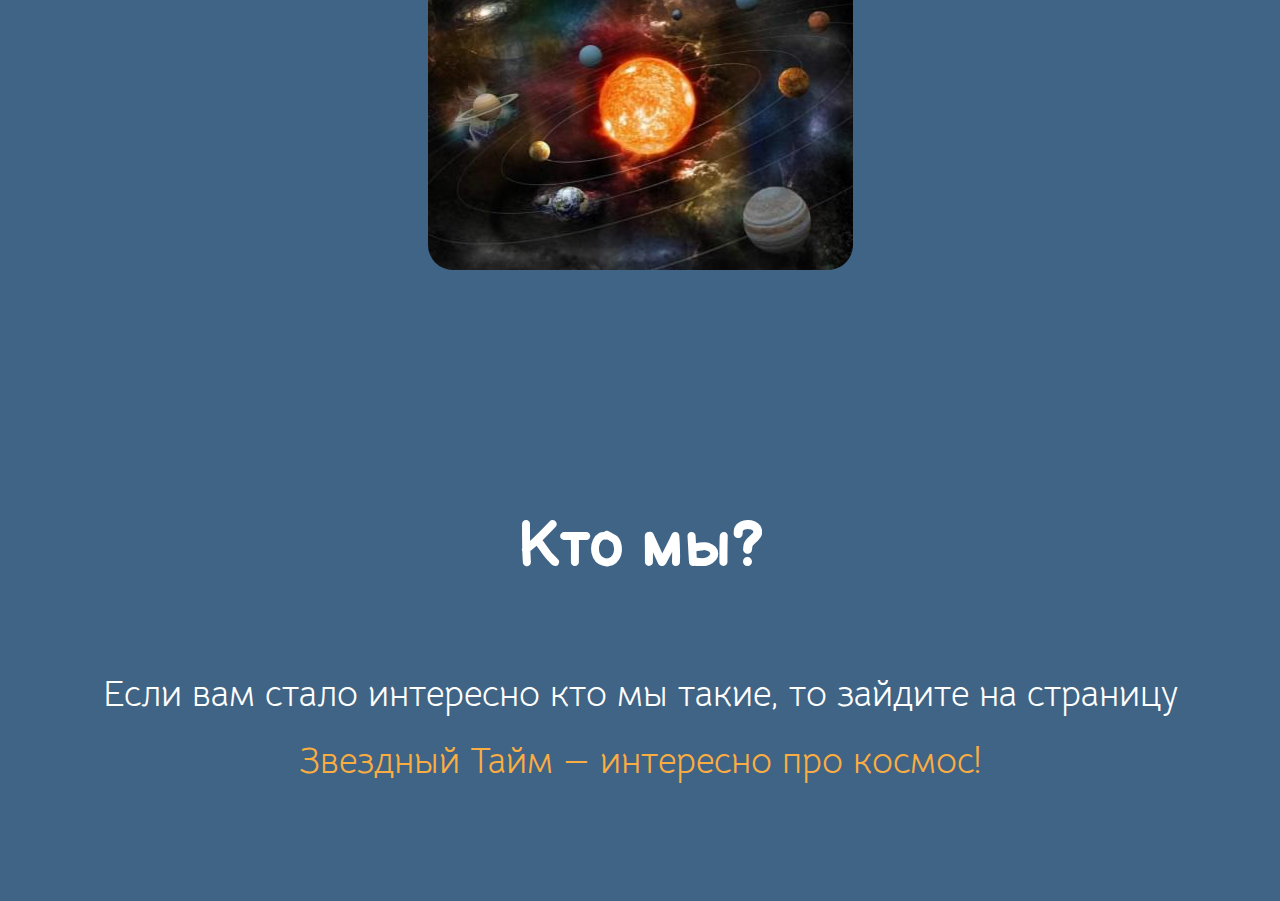
==== commit 2f9b2a7b: "Update 2024-03-17T13:37:33.640Z" ====
--- a/index.html
+++ b/index.html
@@ -1 +1 @@
-<!DOCTYPE html><html lang="ru"><head><meta charset="UTF-8"><meta name="viewport" content="width=device-width,initial-scale=1"><link type="image/png" href="favicon/favicon.svg" rel="shortcut icon"><meta http-equiv="X-UA-Compatible" content="ie=edge"><meta name="theme-color" content="#111111"><title>Звёздный тайм</title><link href="css/styles.min.css" rel="stylesheet"></head><body><div class="site-container"><main class="main"><section class="hero"><div class="container"><h1 class="hero__title title">Привет, земля!</h1><p class="hero__text">Земля — третья планета от Солнца, обладающая уникальными условиями для жизни, включая воду, атмосферу и разнообразие климатических зон, что делает её уникальным миром, населённым разнообразными формами жизни.</p></div></section><section class="moon section"><div class="container"><h2 class="moon__title title">Луна</h2><p class="moon__text text">Луна — естественный спутник Земли, единственное место в космосе, где человечество когда-либо приземлялось, исследование которого помогает понять историю развития Солнечной системы и перспективы колонизации космоса.</p></div></section><section class="sun section"><div class="container"><h2 class="sun__title title title--right">Солнце</h2><p class="sun__text text text--right">Солнце — звезда в центре Солнечной системы, источник света и тепла для Земли, состоящая в основном из водорода и гелия, и представляющая собой огромный ядерный реактор, в котором происходят термоядерные реакции.</p></div></section><section class="mars section"><div class="container"><h2 class="mars__title title">Марс</h2><p class="mars__text text">Марс — четвёртая планета от Солнца, представляет интерес для исследования из-за своих сходств с Землёй и возможности наличия жизни. На его поверхности обнаружены следы воды и вулканическая активность, что делает его потенциально обитаемым местом для будущих миссий и исследований.</p></div></section><section class="distance section section--small-padding"><div class="container"><h2 class="distance__title title">Планеты по отдаленности от Солнца</h2><div class="distance__wrap"><ul class="distance__list list-reset"><li class="distance__list-item">Меркурий</li><li class="distance__list-item">Венера</li><li class="distance__list-item">Земля</li><li class="distance__list-item">Марс</li><li class="distance__list-item">Юпитер</li><li class="distance__list-item">Сатурн</li><li class="distance__list-item">Уран</li><li class="distance__list-item">Нептун</li></ul><img class="distance__img" src="img/distance/distance-img.png" alt="Планеты"></div><p class="distance__text text">Солнечная система — это невероятно удивительное и сложное образование, состоящее из Солнца, планет, их спутников, астероидов, комет и других космических объектов, которые вращаются вокруг Солнца.</p></div></section><section class="photos section--small-padding"><div class="container"><h2 class="photos__title title">Фотографии солнечной системы</h2><div class="photos__wrap"><img class="photos__img" src="img/photos/photos-img-1.jpg" alt="Солнечная система"> <img class="photos__img" src="img/photos/photos-img-2.jpg" alt="Солнечная система"> <img class="photos__img" src="img/photos/photos-img-3.jpg" alt="Солнечная система"></div></div></section><section class="info section--small-padding"><div class="container"><h2 class="info__title title">Кто мы?</h2><p class="info__text text">Если вам стало интересно кто мы такие, то зайдите на страницу</p><a class="info__link link-reset" href="#/">Звездный Тайм — интересно про космос!</a></div></section></main><footer class="footer"><div class="container"></div></footer></div><script src="js/scripts.min.js"></script></body></html>+<!DOCTYPE html><html lang="ru"><head><meta charset="UTF-8"><meta name="viewport" content="width=device-width,initial-scale=1"><link type="image/png" href="favicon/favicon.svg" rel="shortcut icon"><meta http-equiv="X-UA-Compatible" content="ie=edge"><meta name="theme-color" content="#111111"><title>Звёздный тайм</title><link href="css/styles.min.css" rel="stylesheet"></head><body><div class="site-container"><section class="header"><div class="container"><nav class="header__menu"><ul class="header__menu-list list-reset"><li class="header__menu-item"><a class="header__menu-link link-reset" href="index.html" data-goto=".section-1">Главная</a></li><li class="header__menu-item"><a class="header__menu-link link-reset" href="/#" data-goto=".section-2">О нас</a></li></ul></nav></div></section><main class="main"><section class="hero"><div class="container"><h1 class="hero__title title">Привет, земля!</h1><p class="hero__text">Земля — третья планета от Солнца, обладающая уникальными условиями для жизни, включая воду, атмосферу и разнообразие климатических зон, что делает её уникальным миром, населённым разнообразными формами жизни.</p></div></section><section class="moon section"><div class="container"><h2 class="moon__title title">Луна</h2><p class="moon__text text">Луна — естественный спутник Земли, единственное место в космосе, где человечество когда-либо приземлялось, исследование которого помогает понять историю развития Солнечной системы и перспективы колонизации космоса.</p></div></section><section class="sun section"><div class="container"><h2 class="sun__title title title--right">Солнце</h2><p class="sun__text text text--right">Солнце — звезда в центре Солнечной системы, источник света и тепла для Земли, состоящая в основном из водорода и гелия, и представляющая собой огромный ядерный реактор, в котором происходят термоядерные реакции.</p></div></section><section class="mars section"><div class="container"><h2 class="mars__title title">Марс</h2><p class="mars__text text">Марс — четвёртая планета от Солнца, представляет интерес для исследования из-за своих сходств с Землёй и возможности наличия жизни. На его поверхности обнаружены следы воды и вулканическая активность, что делает его потенциально обитаемым местом для будущих миссий и исследований.</p></div></section><section class="distance section section--small-padding"><div class="container"><h2 class="distance__title title">Планеты по отдаленности от Солнца</h2><div class="distance__wrap"><ul class="distance__list list-reset"><li class="distance__list-item">Меркурий</li><li class="distance__list-item">Венера</li><li class="distance__list-item">Земля</li><li class="distance__list-item">Марс</li><li class="distance__list-item">Юпитер</li><li class="distance__list-item">Сатурн</li><li class="distance__list-item">Уран</li><li class="distance__list-item">Нептун</li></ul><img class="distance__img" src="img/distance/distance-img.png" alt="Планеты"></div><p class="distance__text text">Солнечная система — это невероятно удивительное и сложное образование, состоящее из Солнца, планет, их спутников, астероидов, комет и других космических объектов, которые вращаются вокруг Солнца.</p></div></section><section class="photos section--small-padding"><div class="container"><h2 class="photos__title title">Фотографии солнечной системы</h2><div class="photos__wrap"><img class="photos__img" src="img/photos/photos-img-1.jpg" alt="Солнечная система"> <img class="photos__img" src="img/photos/photos-img-2.jpg" alt="Солнечная система"> <img class="photos__img" src="img/photos/photos-img-3.jpg" alt="Солнечная система"></div></div></section><section class="info section--small-padding"><div class="container"><h2 class="info__title title">Кто мы?</h2><p class="info__text text">Если вам стало интересно кто мы такие, то зайдите на страницу</p><a class="info__link link-reset" href="#/">Звездный Тайм — интересно про космос!</a></div></section></main></div><script src="js/scripts.min.js"></script></body></html>--- a/css/styles.min.css
+++ b/css/styles.min.css
@@ -1 +1 @@
-/*! normalize.css v8.0.1 | MIT License | github.com/necolas/normalize.css */html{line-height:1.15;-webkit-text-size-adjust:100%}details,main{display:block}h1{font-size:2em;margin:.67em 0}hr{-webkit-box-sizing:content-box;box-sizing:content-box;height:0;overflow:visible}code,kbd,pre,samp{font-family:monospace,monospace;font-size:1em}a{background-color:transparent}abbr[title]{border-bottom:none;text-decoration:underline;-webkit-text-decoration:underline dotted;text-decoration:underline dotted}b,strong{font-weight:bolder}small{font-size:80%}sub,sup{font-size:75%;line-height:0;position:relative;vertical-align:baseline}sub{bottom:-.25em}sup{top:-.5em}img{border-style:none;max-width:100%;-o-object-fit:cover;object-fit:cover}button,input,optgroup,select,textarea{font-family:inherit;font-size:100%;line-height:1.15;margin:0}button,input{overflow:visible}button,select{text-transform:none}[type=button],[type=reset],[type=submit],button{-webkit-appearance:button}[type=button]::-moz-focus-inner,[type=reset]::-moz-focus-inner,[type=submit]::-moz-focus-inner,button::-moz-focus-inner{border-style:none;padding:0}[type=button]:-moz-focusring,[type=reset]:-moz-focusring,[type=submit]:-moz-focusring,button:-moz-focusring{outline:ButtonText dotted 1px}fieldset{padding:.35em .75em .625em}legend{-webkit-box-sizing:border-box;box-sizing:border-box;color:inherit;display:table;max-width:100%;padding:0;white-space:normal}progress{vertical-align:baseline}textarea{overflow:auto}[type=checkbox],[type=radio]{-webkit-box-sizing:border-box;box-sizing:border-box;padding:0}[type=number]::-webkit-inner-spin-button,[type=number]::-webkit-outer-spin-button{height:auto}[type=search]{-webkit-appearance:textfield;outline-offset:-2px}[type=search]::-webkit-search-decoration{-webkit-appearance:none}::-webkit-file-upload-button{-webkit-appearance:button;font:inherit}summary{display:list-item}[hidden],template{display:none}:root{--dark-color:#000;--light-color:#fff;--bg-color:#3f6485;--accent-color:#9fd4ff;--asparagus-color:#72a25d;--twine-color:#c0955b;--yellow-orange:#fcad42}@font-face{src:url(../fonts/bellota-text-regular.woff2) format("woff2");font-family:bellota;font-weight:400;font-style:normal;font-display:swap}@font-face{src:url(../fonts/balsamiq-sans-bold.woff2) format("woff2");font-family:balsamiq;font-weight:700;font-style:normal;font-display:swap}html{height:100%;-webkit-box-sizing:border-box;box-sizing:border-box;scroll-behavior:smooth}*,::after,::before{-webkit-box-sizing:inherit;box-sizing:inherit}body{font-size:calc(20px + 20 * (100vw - 320px)/ 910);margin:0;height:100%;font-family:bellota,sans-serif;font-weight:400;color:var(--light-color);background-color:var(--bg-color)}body.lock{overflow:hidden}.site-container{display:-webkit-box;display:-ms-flexbox;display:flex;-webkit-box-orient:vertical;-webkit-box-direction:normal;-ms-flex-direction:column;flex-direction:column;overflow:hidden;min-height:100%}.main{-webkit-box-flex:1;-ms-flex:1 1 auto;flex:1 1 auto}.container{margin:0 auto;padding:0 15px;max-width:1230px}.link-reset{text-decoration:none;color:inherit}.list-reset{list-style:none;margin:0;padding:0}.btn-reset{border:none;padding:0;color:inherit;background-color:transparent;cursor:pointer}.is-hidden{display:none}.error{border:2px solid #f06464}.js-focus-visible :focus:not(.focus-visible){outline:0}.section{padding:385px 0}.section--small-padding{padding:120px 0}.title{font-size:calc(32px + 32 * (100vw - 320px)/ 910);margin:0 0 90px;font-family:balsamiq,sans-serif;font-weight:700}.title--right{text-align:end}.text{margin:0}.text--right{margin-left:auto;text-align:end}.hero{padding:120px 0 645px;background-image:url(../img/hero/hero-bg.png);background-position:bottom;background-size:100% auto;background-repeat:no-repeat;background-color:var(--twine-color)}.hero__title{text-align:center}.hero__text{margin:0;text-align:center}.moon{background-image:url(../img/moon/moon-bg.png);background-position:right;background-size:auto 100%;background-repeat:no-repeat}.sun{background-image:url(../img/sun/sun-bg.png);background-position:left;background-repeat:no-repeat}.mars{background-image:url(../img/mars/mars-bg.png);background-position:right;background-repeat:no-repeat}.distance__title{font-size:calc(24px + 24 * (100vw - 320px)/ 910);text-align:center}.distance__wrap{display:-webkit-box;display:-ms-flexbox;display:flex;-webkit-box-align:center;-ms-flex-align:center;align-items:center;-webkit-box-pack:justify;-ms-flex-pack:justify;justify-content:space-between;margin-bottom:170px}.distance__list{list-style-type:disc}.distance__list-item{font-size:calc(18px + 18 * (100vw - 320px)/ 910)}.distance__list-item::marker{font-size:28px}.distance__img{width:315px;height:auto}.distance__text{font-size:calc(18px + 18 * (100vw - 320px)/ 910);margin:0 auto;max-width:860px;text-align:center;color:var(--yellow-orange)}.photos__title{font-size:calc(24px + 24 * (100vw - 320px)/ 910);text-align:center}.photos__wrap{display:-webkit-box;display:-ms-flexbox;display:flex;-webkit-column-gap:345px;-moz-column-gap:345px;column-gap:345px;-ms-flex-wrap:wrap;flex-wrap:wrap;-webkit-box-align:center;-ms-flex-align:center;align-items:center;-webkit-box-pack:center;-ms-flex-pack:center;justify-content:center;row-gap:55px}.photos__img{border-radius:25px;width:425px;height:auto}.info__title{text-align:center}.info__text{margin-bottom:25px;text-align:center}.info__link{display:block;margin:auto;width:-webkit-fit-content;width:-moz-fit-content;width:fit-content;color:var(--yellow-orange)}.info__link:hover{border-bottom:2px solid var(--yellow-orange)}@media (min-width:1200px){body{font-size:40px}.title{font-size:64px}.hero{background-size:1200px}.moon{background-size:305px auto}.distance__title{font-size:48px}.distance__list-item,.distance__text{font-size:36px}.photos__title{font-size:48px}}@media (max-width:1200px){.moon{background-size:305px auto}}@media (max-width:1100px){.hero{padding:120px 0 500px}}@media (max-width:992px){.title{margin-bottom:60px}.hero{padding:120px 0 450px}.moon{background-size:250px auto}}@media (max-width:850px){.section{padding:300px 0}.hero{padding:60px 0 400px}}@media (max-width:768px){.section{padding:200px 0}.title{margin-bottom:45px}.hero{padding:60px 0 350px}.moon{background-size:200px auto}}@media (max-width:650px){.title{margin-bottom:30px}.hero{padding:60px 0 300px}}@media (max-width:576px){.section{padding:150px 0}.title{margin-bottom:15px}.hero{padding:30px 0 250px}.moon{background-size:170px auto}}@media (max-width:450px){.section{padding:120px 0}.hero{padding:30px 0 200px}.moon{background-size:150px auto}}@media (max-width:370px){.hero{padding:30px 0 150px}}+/*! normalize.css v8.0.1 | MIT License | github.com/necolas/normalize.css */html{line-height:1.15;-webkit-text-size-adjust:100%}details,main{display:block}h1{font-size:2em;margin:.67em 0}hr{-webkit-box-sizing:content-box;box-sizing:content-box;height:0;overflow:visible}code,kbd,pre,samp{font-family:monospace,monospace;font-size:1em}a{background-color:transparent}abbr[title]{border-bottom:none;text-decoration:underline;-webkit-text-decoration:underline dotted;text-decoration:underline dotted}b,strong{font-weight:bolder}small{font-size:80%}sub,sup{font-size:75%;line-height:0;position:relative;vertical-align:baseline}sub{bottom:-.25em}sup{top:-.5em}img{border-style:none;max-width:100%;-o-object-fit:cover;object-fit:cover}button,input,optgroup,select,textarea{font-family:inherit;font-size:100%;line-height:1.15;margin:0}button,input{overflow:visible}button,select{text-transform:none}[type=button],[type=reset],[type=submit],button{-webkit-appearance:button}[type=button]::-moz-focus-inner,[type=reset]::-moz-focus-inner,[type=submit]::-moz-focus-inner,button::-moz-focus-inner{border-style:none;padding:0}[type=button]:-moz-focusring,[type=reset]:-moz-focusring,[type=submit]:-moz-focusring,button:-moz-focusring{outline:ButtonText dotted 1px}fieldset{padding:.35em .75em .625em}legend{-webkit-box-sizing:border-box;box-sizing:border-box;color:inherit;display:table;max-width:100%;padding:0;white-space:normal}progress{vertical-align:baseline}textarea{overflow:auto}[type=checkbox],[type=radio]{-webkit-box-sizing:border-box;box-sizing:border-box;padding:0}[type=number]::-webkit-inner-spin-button,[type=number]::-webkit-outer-spin-button{height:auto}[type=search]{-webkit-appearance:textfield;outline-offset:-2px}[type=search]::-webkit-search-decoration{-webkit-appearance:none}::-webkit-file-upload-button{-webkit-appearance:button;font:inherit}summary{display:list-item}[hidden],template{display:none}:root{--dark-color:#000;--light-color:#fff;--bg-color:#3f6485;--accent-color:#9fd4ff;--asparagus-color:#72a25d;--twine-color:#c0955b;--yellow-orange:#fcad42}@font-face{src:url(../fonts/bellota-text-regular.woff2) format("woff2");font-family:bellota;font-weight:400;font-style:normal;font-display:swap}@font-face{src:url(../fonts/balsamiq-sans-bold.woff2) format("woff2");font-family:balsamiq;font-weight:700;font-style:normal;font-display:swap}html{height:100%;-webkit-box-sizing:border-box;box-sizing:border-box;scroll-behavior:smooth}*,::after,::before{-webkit-box-sizing:inherit;box-sizing:inherit}body{font-size:calc(20px + 20 * (100vw - 320px)/ 910);margin:0;height:100%;font-family:bellota,sans-serif;font-weight:400;color:var(--light-color);background-color:var(--bg-color)}body.lock{overflow:hidden}.site-container{display:-webkit-box;display:-ms-flexbox;display:flex;-webkit-box-orient:vertical;-webkit-box-direction:normal;-ms-flex-direction:column;flex-direction:column;overflow:hidden;min-height:100%}.main{-webkit-box-flex:1;-ms-flex:1 1 auto;flex:1 1 auto}.container{margin:0 auto;padding:0 15px;max-width:1230px}.link-reset{text-decoration:none;color:inherit}.list-reset{list-style:none;margin:0;padding:0}.btn-reset{border:none;padding:0;color:inherit;background-color:transparent;cursor:pointer}.is-hidden{display:none}.error{border:2px solid #f06464}.js-focus-visible :focus:not(.focus-visible){outline:0}.section{padding:385px 0}.section--small-padding{padding:120px 0}.title{font-size:calc(32px + 32 * (100vw - 320px)/ 910);margin:0 0 90px;font-family:balsamiq,sans-serif;font-weight:700}.title--right{text-align:end}.text{margin:0}.text--right{margin-left:auto;text-align:end}.header{padding:30px 0;background-color:var(--asparagus-color)}.header__menu{display:-webkit-box;display:-ms-flexbox;display:flex;-webkit-box-align:center;-ms-flex-align:center;align-items:center;-webkit-box-pack:center;-ms-flex-pack:center;justify-content:center}.header__menu-list{display:-webkit-box;display:-ms-flexbox;display:flex;-webkit-box-align:center;-ms-flex-align:center;align-items:center;gap:55px}.header__menu-link{font-size:calc(18px + 18 * (100vw - 320px)/ 910);position:relative;font-family:balsamiq,sans-serif;font-weight:700}.header__menu-link::after{content:"";position:absolute;left:0;bottom:0;display:block;border-radius:10px;width:0;height:4px;background:#fff;-webkit-transition:.4s;transition:.4s}.header__menu-link:hover::after{width:100%}.hero{padding:120px 0 645px;background-image:url(../img/hero/hero-bg.png);background-position:bottom;background-size:100% auto;background-repeat:no-repeat;background-color:var(--twine-color)}.hero__title{text-align:center}.hero__text{margin:0;text-align:center}.moon{background-image:url(../img/moon/moon-bg.png);background-position:right;background-size:auto 100%;background-repeat:no-repeat}.sun{background-image:url(../img/sun/sun-bg.png);background-position:left;background-size:auto 100%;background-repeat:no-repeat}.mars{background-image:url(../img/mars/mars-bg.png);background-position:right;background-size:auto 100%;background-repeat:no-repeat}.distance__title{font-size:calc(24px + 24 * (100vw - 320px)/ 910);text-align:center}.distance__wrap{display:-webkit-box;display:-ms-flexbox;display:flex;-webkit-box-align:center;-ms-flex-align:center;align-items:center;-webkit-box-pack:justify;-ms-flex-pack:justify;justify-content:space-between;margin-bottom:170px}.distance__list{list-style-type:disc}.distance__list-item{font-size:calc(18px + 18 * (100vw - 320px)/ 910)}.distance__list-item::marker{font-size:28px}.distance__img{width:315px;height:auto}.distance__text{font-size:calc(18px + 18 * (100vw - 320px)/ 910);margin:0 auto;max-width:860px;text-align:center;color:var(--yellow-orange)}.photos__title{font-size:calc(24px + 24 * (100vw - 320px)/ 910);text-align:center}.photos__wrap{display:-webkit-box;display:-ms-flexbox;display:flex;-webkit-column-gap:55px;-moz-column-gap:55px;column-gap:55px;-ms-flex-wrap:wrap;flex-wrap:wrap;-webkit-box-align:center;-ms-flex-align:center;align-items:center;-ms-flex-pack:distribute;justify-content:space-around;row-gap:55px}.photos__img{border-radius:25px;width:425px;height:auto}.info__title{text-align:center}.info__text{font-size:calc(18px + 18 * (100vw - 320px)/ 910);margin-bottom:25px;text-align:center}.info__link{font-size:calc(14px + 22 * (100vw - 320px)/ 910);display:block;margin:auto;width:-webkit-fit-content;width:-moz-fit-content;width:fit-content;color:var(--yellow-orange)}.info__link:hover{border-bottom:2px solid var(--yellow-orange)}@media (min-width:1200px){body{font-size:40px}.title{font-size:64px}.header__menu-link{font-size:36px}.hero{background-size:1200px}.mars,.moon,.sun{background-size:305px auto}.distance__title{font-size:48px}.distance__list-item,.distance__text{font-size:36px}.photos__title{font-size:48px}.info__link,.info__text{font-size:36px}}@media (max-width:1200px){.mars,.moon,.sun{background-size:305px auto}}@media (max-width:1100px){.hero{padding:120px 0 500px}}@media (max-width:992px){.title{margin-bottom:60px}.hero{padding:120px 0 450px}.mars,.moon,.sun{background-size:250px auto}.distance__wrap{margin-bottom:85px}.distance__img{width:280px}.photos__wrap{row-gap:50px;-webkit-column-gap:50px;-moz-column-gap:50px;column-gap:50px}.photos__img{border-radius:20px;width:375px}}@media (max-width:850px){.section{padding:300px 0}.section--small-padding{padding:100px 0}.hero{padding:60px 0 400px}}@media (max-width:835px){.photos__wrap{row-gap:45px;-webkit-column-gap:45px;-moz-column-gap:45px;column-gap:45px}.photos__img{border-radius:20px;width:325px}}@media (max-width:768px){.section{padding:200px 0}.section--small-padding{padding:75px 0}.title{margin-bottom:45px}.header{padding:20px 0}.hero{padding:60px 0 350px}.mars,.moon,.sun{background-size:200px auto}.distance__wrap{margin-bottom:40px}.distance__img{width:245px}.photos__wrap{row-gap:40px;-webkit-column-gap:40px;-moz-column-gap:40px;column-gap:40px}.photos__img{border-radius:15px;width:275px}}@media (max-width:650px){.title{margin-bottom:30px}.hero{padding:60px 0 300px}}@media (max-width:635px){.photos__wrap{row-gap:35px;-webkit-column-gap:35px;-moz-column-gap:35px;column-gap:35px}.photos__img{border-radius:15px;width:225px}}@media (max-width:576px){.section{padding:150px 0}.section--small-padding{padding:50px 0}.title{margin-bottom:15px}.header{padding:15px 0}.hero{padding:30px 0 250px}.mars,.moon,.sun{background-size:170px auto}.distance__wrap{margin-bottom:20px}.distance__img{width:210px}.info__text{margin-bottom:10px}.info__link:hover{border-bottom:1px solid var(--yellow-orange)}}@media (max-width:535px){.photos__wrap{row-gap:30px;-webkit-column-gap:30px;-moz-column-gap:30px;column-gap:30px}.photos__img{border-radius:10px;width:175px}}@media (max-width:450px){.section{padding:120px 0}.section--small-padding{padding:30px 0}.hero{padding:30px 0 200px}.mars,.moon,.sun{background-size:150px auto}}@media (max-width:435px){.photos__wrap{row-gap:25px;-webkit-column-gap:25px;-moz-column-gap:25px;column-gap:25px}.photos__img{border-radius:10px;width:125px}}@media (max-width:370px){.hero{padding:30px 0 150px}}